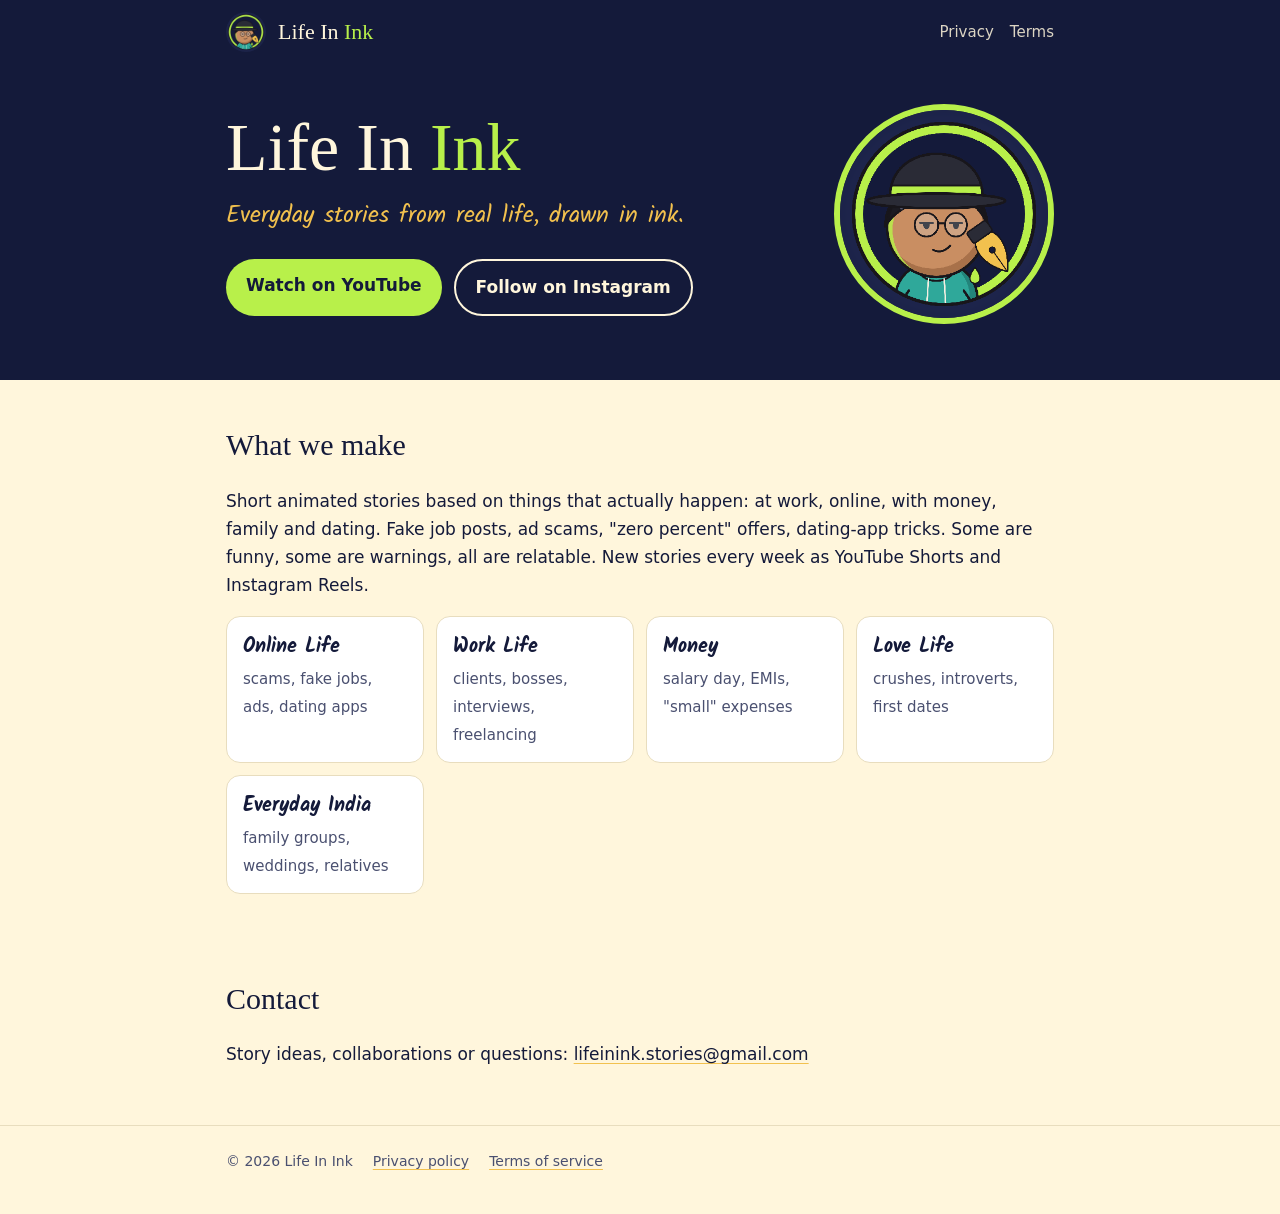
==== index.html @ 000ab6e3 "Life In Ink website: home, privacy policy, terms" ====
<!doctype html>
<html lang="en">
<head>
<meta charset="utf-8">
<meta name="viewport" content="width=device-width, initial-scale=1">
<title>Life In Ink · Animated Stories</title>
<meta name="description" content="Life In Ink: short animated stories from everyday life (work, money, online scams, dating apps, family), drawn in ink.">
<link rel="icon" href="logo.png">
<link rel="preconnect" href="https://fonts.googleapis.com">
<link rel="preconnect" href="https://fonts.gstatic.com" crossorigin>
<link href="https://fonts.googleapis.com/css2?family=Kalam:wght@700&family=Permanent+Marker&display=swap" rel="stylesheet">
<link rel="stylesheet" href="style.css">
</head>
<body>
<header class="top"><div class="wrap">
  <img src="logo.png" alt=""><a class="brand" href="./">Life In <b>Ink</b></a>
  <nav><a href="privacy.html">Privacy</a><a href="terms.html">Terms</a></nav>
</div></header>

<div class="hero"><div class="wrap">
  <div>
    <h1>Life In <b>Ink</b></h1>
    <p class="tag">Everyday stories from real life, drawn in ink.</p>
    <div class="btns">
      <a class="btn yt" href="https://www.youtube.com/@lifeinink.stories">Watch on YouTube</a>
      <a class="btn ig" href="https://www.instagram.com/lifeinink.stories">Follow on Instagram</a>
    </div>
  </div>
  <img src="inky.png" alt="Inky, the Life In Ink mascot">
</div></div>

<main class="wrap">
  <section>
    <h2>What we make</h2>
    <p>Short animated stories based on things that actually happen: at work, online, with money, family and dating.
       Fake job posts, ad scams, "zero percent" offers, dating-app tricks. Some are funny, some are warnings, all are relatable.
       New stories every week as YouTube Shorts and Instagram Reels.</p>
    <div class="pillars">
      <div class="pillar"><b>Online Life</b><span>scams, fake jobs, ads, dating apps</span></div>
      <div class="pillar"><b>Work Life</b><span>clients, bosses, interviews, freelancing</span></div>
      <div class="pillar"><b>Money</b><span>salary day, EMIs, "small" expenses</span></div>
      <div class="pillar"><b>Love Life</b><span>crushes, introverts, first dates</span></div>
      <div class="pillar"><b>Everyday India</b><span>family groups, weddings, relatives</span></div>
    </div>
  </section>
  <section>
    <h2>Contact</h2>
    <p>Story ideas, collaborations or questions: <a href="mailto:lifeinink.stories@gmail.com">lifeinink.stories@gmail.com</a></p>
  </section>
</main>

<footer><div class="wrap">
  <span>© 2026 Life In Ink</span>
  <a href="privacy.html">Privacy policy</a>
  <a href="terms.html">Terms of service</a>
</div></footer>
</body>
</html>
---- style.css ----
:root {
  --navy: #141A3A; --navy-2: #1E2652; --lime: #B8F04A; --cream: #FFF6DC; --gold: #F2C14E;
  --ink: #141A3A; --muted: #4A5070; --bg: #FFF6DC; --card: #FFFFFF; --line: #E8DDBE;
}
@media (prefers-color-scheme: dark) {
  :root { --ink: #FFF6DC; --muted: #C9C6B5; --bg: #141A3A; --card: #1E2652; --line: #2E3770; }
}
* { box-sizing: border-box; }
body { margin: 0; background: var(--bg); color: var(--ink); font: 17px/1.65 system-ui, -apple-system, "Segoe UI", Roboto, sans-serif; }
a { color: inherit; text-decoration-color: var(--gold); text-underline-offset: 3px; }
a:hover { text-decoration-thickness: 2px; }
.wrap { max-width: 860px; margin: 0 auto; padding: 0 16px; }
header.top { background: var(--navy); color: var(--cream); }
header.top .wrap { display: flex; align-items: center; gap: 12px; padding-top: 12px; padding-bottom: 12px; }
header.top img { width: 40px; height: 40px; border-radius: 50%; }
header.top .brand { font-family: "Permanent Marker", cursive; font-size: 22px; text-decoration: none; }
header.top .brand b { color: var(--lime); font-weight: normal; }
header.top nav { margin-left: auto; display: flex; gap: 16px; font-size: 15px; }
header.top nav a { text-decoration: none; opacity: .85; }
header.top nav a:hover { opacity: 1; text-decoration: underline; }
.hero { background: var(--navy); color: var(--cream); padding: 40px 0 56px; }
.hero .wrap { display: grid; grid-template-columns: 1fr 220px; gap: 32px; align-items: center; }
.hero h1 { font-family: "Permanent Marker", cursive; font-weight: normal; font-size: clamp(40px, 8vw, 68px); line-height: 1.05; margin: 0 0 12px; }
.hero h1 b { color: var(--lime); font-weight: normal; }
.hero p.tag { font-family: "Kalam", cursive; font-size: 24px; margin: 0 0 24px; color: var(--gold); }
.hero img { width: 100%; border-radius: 50%; border: 6px solid var(--lime); }
.btns { display: flex; flex-wrap: wrap; gap: 12px; }
.btn { display: inline-block; padding: 12px 20px; border-radius: 999px; font-weight: 700; text-decoration: none; }
.btn.yt { background: var(--lime); color: var(--navy); }
.btn.ig { background: transparent; color: var(--cream); border: 2px solid var(--cream); }
section { padding: 40px 0; }
h2 { font-family: "Permanent Marker", cursive; font-weight: normal; font-size: 30px; margin: 0 0 12px; }
h3 { margin: 28px 0 6px; font-size: 19px; }
.pillars { display: grid; grid-template-columns: repeat(auto-fit, minmax(180px, 1fr)); gap: 12px; margin-top: 16px; }
.pillar { background: var(--card); border: 1px solid var(--line); border-radius: 14px; padding: 14px 16px; }
.pillar b { display: block; font-family: "Kalam", cursive; font-size: 20px; }
.pillar span { color: var(--muted); font-size: 15px; }
.doc { background: var(--card); border: 1px solid var(--line); border-radius: 16px; padding: 28px clamp(16px, 4vw, 40px); margin: 32px 0; }
.doc h1 { font-family: "Permanent Marker", cursive; font-weight: normal; font-size: clamp(30px, 6vw, 42px); margin: 0 0 4px; }
.doc .meta { color: var(--muted); margin: 0 0 20px; }
.doc ul { padding-left: 22px; }
.note { border-left: 4px solid var(--gold); padding: 8px 14px; background: color-mix(in srgb, var(--gold) 12%, transparent); border-radius: 0 10px 10px 0; }
footer { color: var(--muted); font-size: 14px; padding: 24px 0 40px; border-top: 1px solid var(--line); }
footer .wrap { display: flex; flex-wrap: wrap; gap: 8px 20px; }
@media (max-width: 640px) {
  .hero .wrap { grid-template-columns: 1fr; }
  .hero img { width: 140px; order: -1; }
  header.top nav { gap: 12px; font-size: 14px; }
}
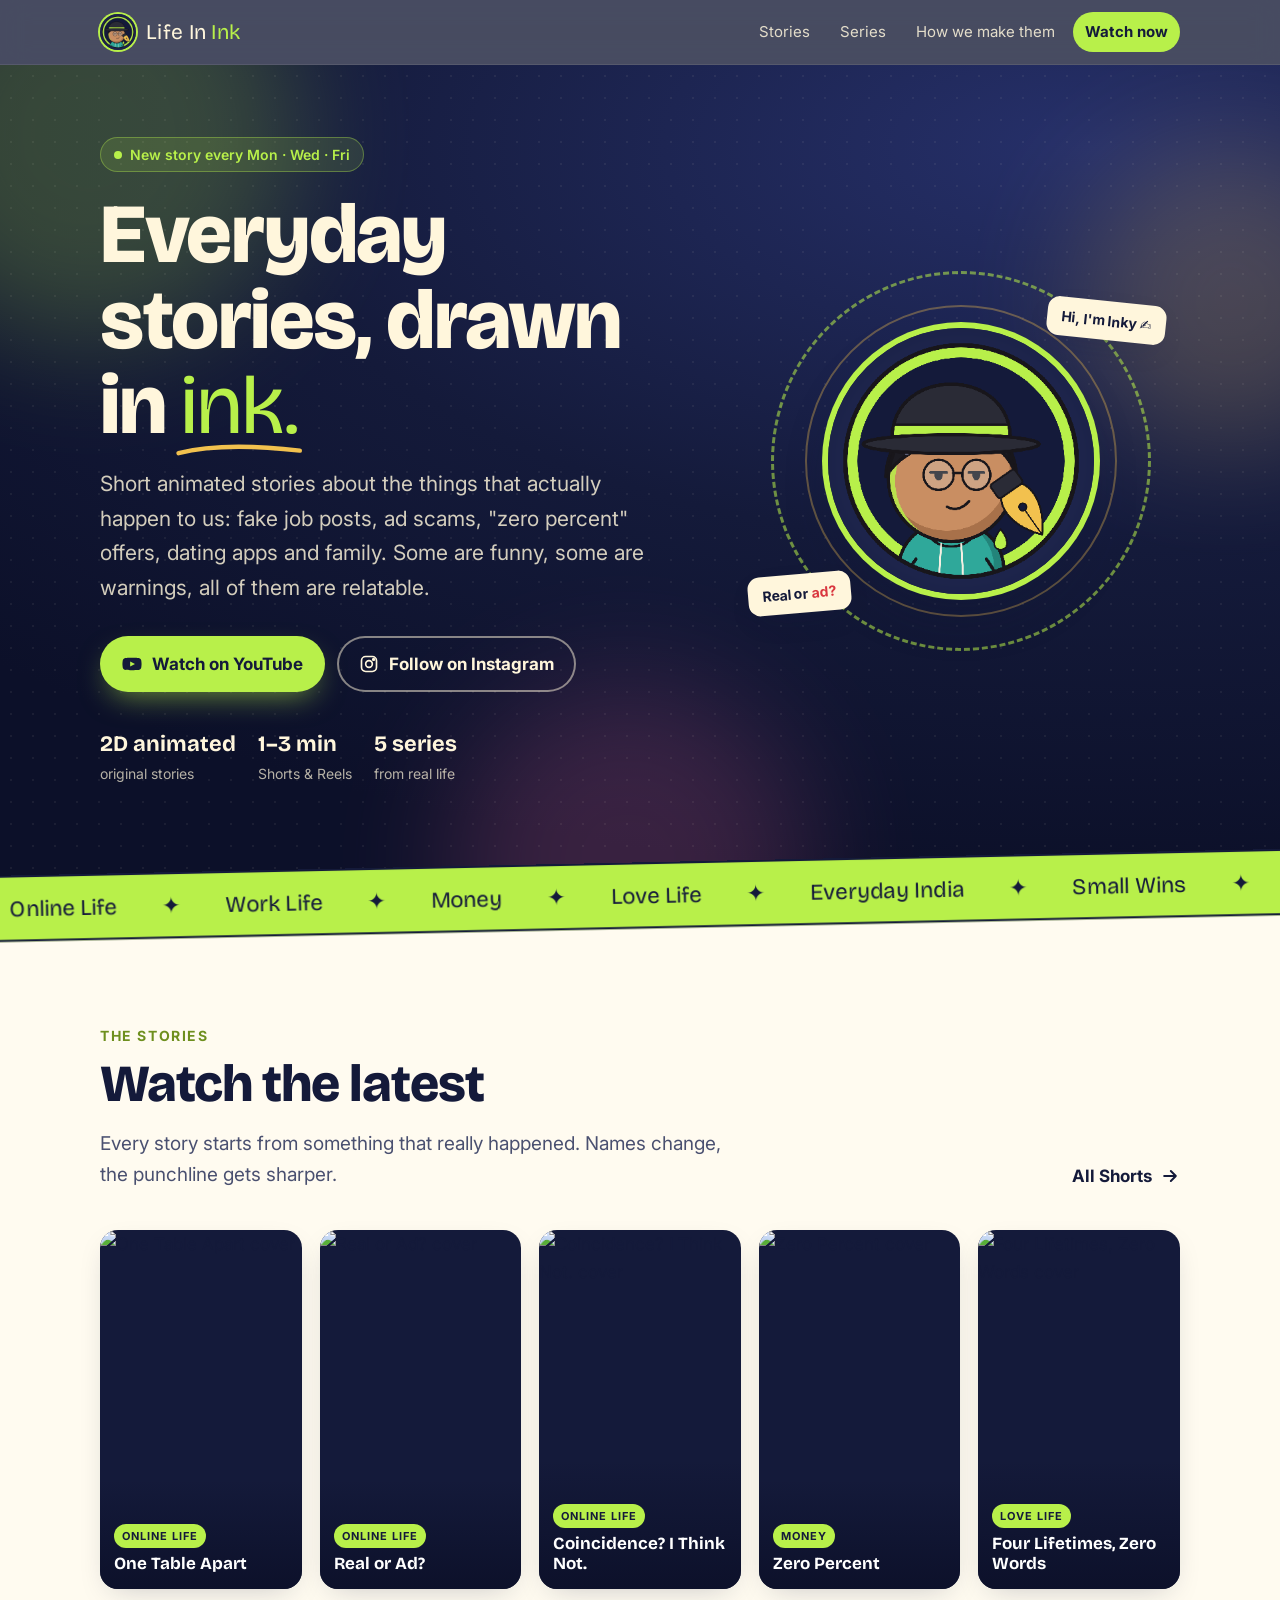
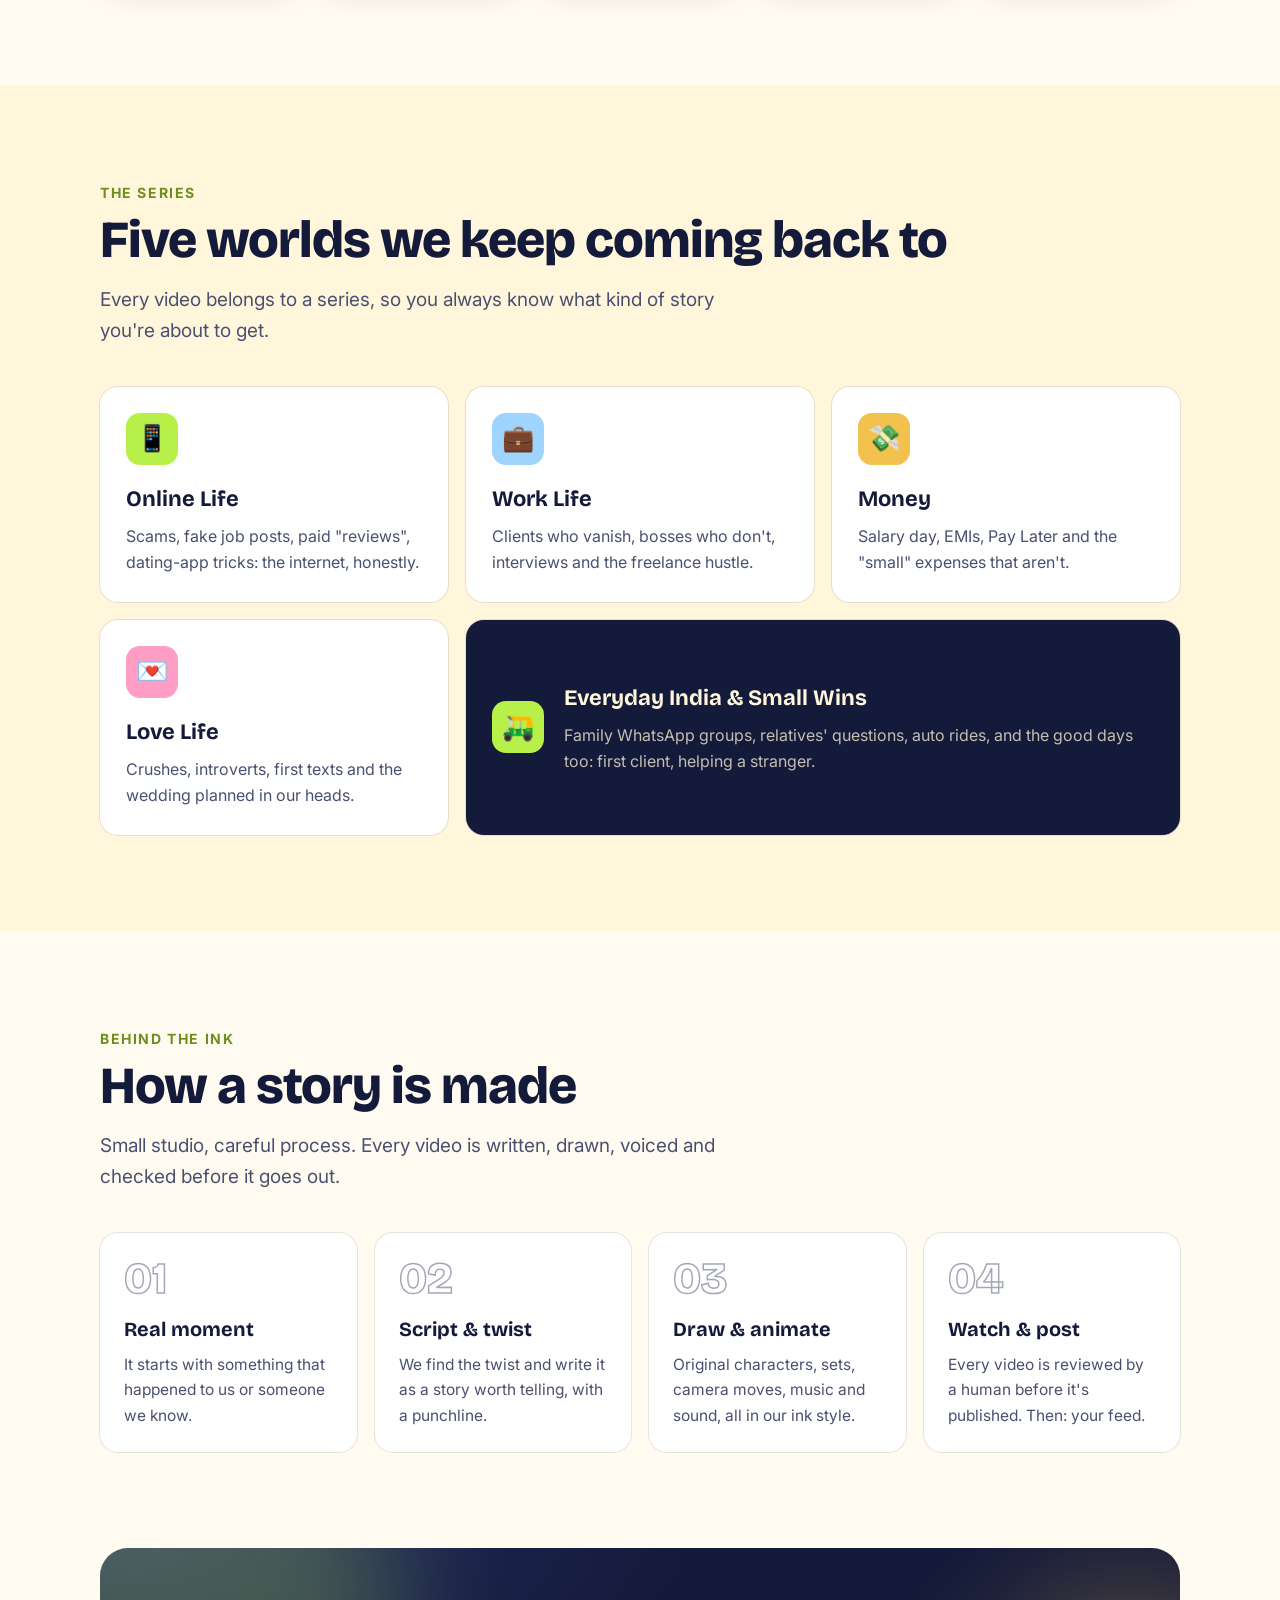
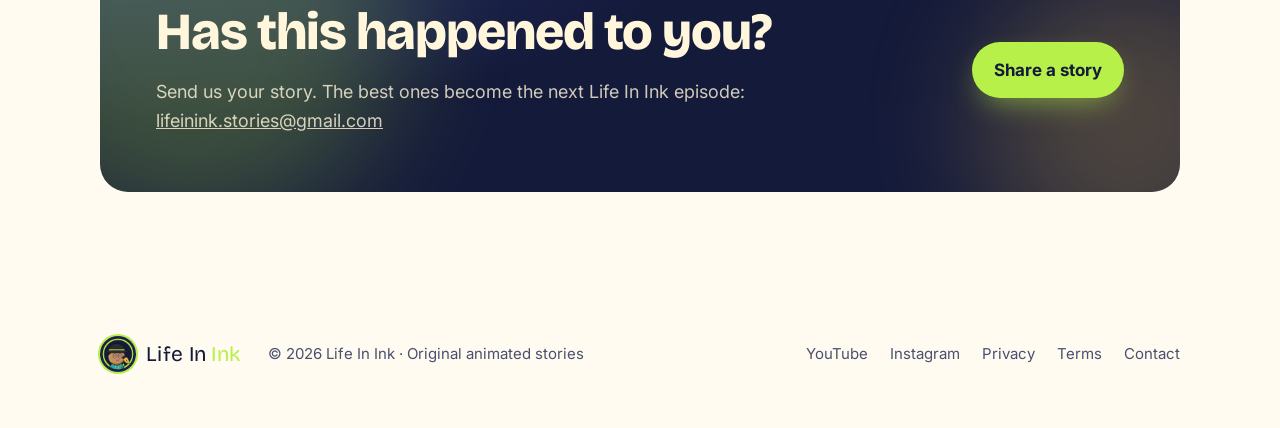
==== commit 58a8e125: "Redesign with animations; fix YouTube links" ====
--- a/index.html
+++ b/index.html
@@ -1,58 +1,134 @@
 <!doctype html>
-<html lang="en">
+<html lang="en" class="no-js">
 <head>
 <meta charset="utf-8">
 <meta name="viewport" content="width=device-width, initial-scale=1">
-<title>Life In Ink · Animated Stories</title>
-<meta name="description" content="Life In Ink: short animated stories from everyday life (work, money, online scams, dating apps, family), drawn in ink.">
+<title>Life In Ink · Animated Stories from Everyday Life</title>
+<meta name="description" content="Life In Ink makes short animated stories from everyday life: online scams, fake jobs, money traps, dating apps and family. New Shorts and Reels every week.">
+<meta property="og:title" content="Life In Ink · Animated Stories">
+<meta property="og:description" content="Everyday stories from real life, drawn in ink. New animated Shorts and Reels every week.">
+<meta property="og:image" content="https://lifeinink-stories.github.io/img/one_table_apart.jpg">
+<meta name="theme-color" content="#141A3A">
 <link rel="icon" href="logo.png">
 <link rel="preconnect" href="https://fonts.googleapis.com">
 <link rel="preconnect" href="https://fonts.gstatic.com" crossorigin>
-<link href="https://fonts.googleapis.com/css2?family=Kalam:wght@700&family=Permanent+Marker&display=swap" rel="stylesheet">
+<link href="https://fonts.googleapis.com/css2?family=Bricolage+Grotesque:opsz,wght@12..96,600;12..96,800&family=Inter:wght@400;600;700&family=Permanent+Marker&display=swap" rel="stylesheet">
 <link rel="stylesheet" href="style.css">
+<script>document.documentElement.classList.remove("no-js")</script>
 </head>
 <body>
-<header class="top"><div class="wrap">
-  <img src="logo.png" alt=""><a class="brand" href="./">Life In <b>Ink</b></a>
-  <nav><a href="privacy.html">Privacy</a><a href="terms.html">Terms</a></nav>
+
+<header class="nav"><div class="wrap">
+  <a class="logo" href="./"><img src="logo.png" alt=""><span>Life In <b>Ink</b></span></a>
+  <nav aria-label="Main">
+    <a href="#stories">Stories</a><a href="#series">Series</a><a href="#how">How we make them</a>
+    <a class="cta" href="https://www.youtube.com/channel/UCiRv8YfGqeu7sdp62lpxlKg">Watch now</a>
+  </nav>
 </div></header>
 
-<div class="hero"><div class="wrap">
-  <div>
-    <h1>Life In <b>Ink</b></h1>
-    <p class="tag">Everyday stories from real life, drawn in ink.</p>
-    <div class="btns">
-      <a class="btn yt" href="https://www.youtube.com/@lifeinink.stories">Watch on YouTube</a>
-      <a class="btn ig" href="https://www.instagram.com/lifeinink.stories">Follow on Instagram</a>
+<main>
+<section class="hero">
+  <div class="blob b1"></div><div class="blob b2"></div><div class="blob b3"></div><div class="grain"></div>
+  <div class="wrap">
+    <div>
+      <span class="eyebrow"><i></i> New story every Mon · Wed · Fri</span>
+      <h1><span class="w">Everyday</span> <span class="w">stories,</span> <span class="w">drawn</span> <span class="w">in</span>
+        <span class="w inkword">ink.<svg viewBox="0 0 200 26" aria-hidden="true"><path d="M4 18 C 50 6, 110 4, 196 14"/></svg></span></h1>
+      <p class="lead">Short animated stories about the things that actually happen to us: fake job posts, ad scams, "zero percent" offers,
+        dating apps and family. Some are funny, some are warnings, all of them are relatable.</p>
+      <div class="btns">
+        <a class="btn primary" href="https://www.youtube.com/channel/UCiRv8YfGqeu7sdp62lpxlKg">
+          <svg viewBox="0 0 24 24" fill="currentColor" aria-hidden="true"><path d="M23 7.2a3 3 0 0 0-2.1-2.1C19 4.6 12 4.6 12 4.6s-7 0-8.9.5A3 3 0 0 0 1 7.2 31 31 0 0 0 .5 12 31 31 0 0 0 1 16.8a3 3 0 0 0 2.1 2.1c1.9.5 8.9.5 8.9.5s7 0 8.9-.5a3 3 0 0 0 2.1-2.1 31 31 0 0 0 .5-4.8 31 31 0 0 0-.5-4.8ZM9.8 15.1V8.9L15.6 12Z"/></svg>
+          Watch on YouTube</a>
+        <a class="btn ghost" href="https://www.instagram.com/lifeinink.stories">
+          <svg viewBox="0 0 24 24" fill="none" stroke="currentColor" stroke-width="2" aria-hidden="true"><rect x="3" y="3" width="18" height="18" rx="5"/><circle cx="12" cy="12" r="4"/><circle cx="17.5" cy="6.5" r="1" fill="currentColor"/></svg>
+          Follow on Instagram</a>
+      </div>
+      <div class="facts"><div><b>2D animated</b>original stories</div><div><b>1–3 min</b>Shorts &amp; Reels</div><div><b>5 series</b>from real life</div></div>
+    </div>
+    <div class="mascot" aria-hidden="true">
+      <div class="ring"></div><div class="ring r2"></div>
+      <img src="inky.png" alt="">
+      <div class="tag t1">Hi, I'm Inky ✍️</div>
+      <div class="tag t2">Real or <em>ad?</em></div>
     </div>
   </div>
-  <img src="inky.png" alt="Inky, the Life In Ink mascot">
+</section>
+
+<div class="marquee" aria-hidden="true"><div class="track">
+  <span>Online Life</span><span>Work Life</span><span>Money</span><span>Love Life</span><span>Everyday India</span><span>Small Wins</span>
+  <span>Online Life</span><span>Work Life</span><span>Money</span><span>Love Life</span><span>Everyday India</span><span>Small Wins</span>
 </div></div>
 
-<main class="wrap">
-  <section>
-    <h2>What we make</h2>
-    <p>Short animated stories based on things that actually happen: at work, online, with money, family and dating.
-       Fake job posts, ad scams, "zero percent" offers, dating-app tricks. Some are funny, some are warnings, all are relatable.
-       New stories every week as YouTube Shorts and Instagram Reels.</p>
-    <div class="pillars">
-      <div class="pillar"><b>Online Life</b><span>scams, fake jobs, ads, dating apps</span></div>
-      <div class="pillar"><b>Work Life</b><span>clients, bosses, interviews, freelancing</span></div>
-      <div class="pillar"><b>Money</b><span>salary day, EMIs, "small" expenses</span></div>
-      <div class="pillar"><b>Love Life</b><span>crushes, introverts, first dates</span></div>
-      <div class="pillar"><b>Everyday India</b><span>family groups, weddings, relatives</span></div>
+<section id="stories">
+  <div class="wrap">
+    <div class="head reveal">
+      <div><div class="kicker">The stories</div><h2>Watch the latest</h2>
+        <p class="sub">Every story starts from something that really happened. Names change, the punchline gets sharper.</p></div>
+      <a class="link-arrow" href="https://www.youtube.com/channel/UCiRv8YfGqeu7sdp62lpxlKg/shorts">All Shorts <span><svg viewBox="0 0 24 24" width="20" height="20" fill="none" stroke="currentColor" stroke-width="2.4" stroke-linecap="round" stroke-linejoin="round" aria-hidden="true"><path d="M5 12h14M13 6l6 6-6 6"/></svg></span></a>
     </div>
-  </section>
-  <section>
-    <h2>Contact</h2>
-    <p>Story ideas, collaborations or questions: <a href="mailto:lifeinink.stories@gmail.com">lifeinink.stories@gmail.com</a></p>
-  </section>
+    <div class="stories">
+      <a class="story reveal" style="--d:.0s" href="https://youtube.com/shorts/lx8xMQP80gk"><img src="img/one_table_apart.jpg" alt="One Table Apart cover" loading="lazy">
+        <span class="play"><svg viewBox="0 0 24 24" width="16" height="16" fill="currentColor" aria-hidden="true"><path d="M8 5.5v13a1 1 0 0 0 1.5.86l10.4-6.5a1 1 0 0 0 0-1.72L9.5 4.64A1 1 0 0 0 8 5.5Z"/></svg></span><span class="cap"><small>ONLINE LIFE</small><b>One Table Apart</b></span></a>
+      <a class="story reveal" style="--d:.08s" href="https://www.youtube.com/channel/UCiRv8YfGqeu7sdp62lpxlKg/shorts"><img src="img/real_or_ad.jpg" alt="Real or Ad? cover" loading="lazy">
+        <span class="play"><svg viewBox="0 0 24 24" width="16" height="16" fill="currentColor" aria-hidden="true"><path d="M8 5.5v13a1 1 0 0 0 1.5.86l10.4-6.5a1 1 0 0 0 0-1.72L9.5 4.64A1 1 0 0 0 8 5.5Z"/></svg></span><span class="cap"><small>ONLINE LIFE</small><b>Real or Ad?</b></span></a>
+      <a class="story reveal" style="--d:.16s" href="https://www.youtube.com/channel/UCiRv8YfGqeu7sdp62lpxlKg/shorts"><img src="img/coincidence_i_think_not.jpg" alt="Coincidence? I Think Not. cover" loading="lazy">
+        <span class="play"><svg viewBox="0 0 24 24" width="16" height="16" fill="currentColor" aria-hidden="true"><path d="M8 5.5v13a1 1 0 0 0 1.5.86l10.4-6.5a1 1 0 0 0 0-1.72L9.5 4.64A1 1 0 0 0 8 5.5Z"/></svg></span><span class="cap"><small>ONLINE LIFE</small><b>Coincidence? I Think Not.</b></span></a>
+      <a class="story reveal" style="--d:.24s" href="https://www.youtube.com/channel/UCiRv8YfGqeu7sdp62lpxlKg/shorts"><img src="img/zero_percent.jpg" alt="Zero Percent cover" loading="lazy">
+        <span class="play"><svg viewBox="0 0 24 24" width="16" height="16" fill="currentColor" aria-hidden="true"><path d="M8 5.5v13a1 1 0 0 0 1.5.86l10.4-6.5a1 1 0 0 0 0-1.72L9.5 4.64A1 1 0 0 0 8 5.5Z"/></svg></span><span class="cap"><small>MONEY</small><b>Zero Percent</b></span></a>
+      <a class="story reveal" style="--d:.32s" href="https://www.youtube.com/channel/UCiRv8YfGqeu7sdp62lpxlKg/shorts"><img src="img/four_lifetimes_zero_words.jpg" alt="Four Lifetimes, Zero Words cover" loading="lazy">
+        <span class="play"><svg viewBox="0 0 24 24" width="16" height="16" fill="currentColor" aria-hidden="true"><path d="M8 5.5v13a1 1 0 0 0 1.5.86l10.4-6.5a1 1 0 0 0 0-1.72L9.5 4.64A1 1 0 0 0 8 5.5Z"/></svg></span><span class="cap"><small>LOVE LIFE</small><b>Four Lifetimes, Zero Words</b></span></a>
+    </div>
+  </div>
+</section>
+
+<section id="series" class="alt">
+  <div class="wrap">
+    <div class="head reveal"><div><div class="kicker">The series</div><h2>Five worlds we keep coming back to</h2>
+      <p class="sub">Every video belongs to a series, so you always know what kind of story you're about to get.</p></div></div>
+    <div class="series">
+      <div class="serie reveal" style="--c:#B8F04A"><div class="ic">📱</div><h3>Online Life</h3><p>Scams, fake job posts, paid "reviews", dating-app tricks: the internet, honestly.</p></div>
+      <div class="serie reveal" style="--d:.08s;--c:#9FD4FF"><div class="ic">💼</div><h3>Work Life</h3><p>Clients who vanish, bosses who don't, interviews and the freelance hustle.</p></div>
+      <div class="serie reveal" style="--d:.16s;--c:#F2C14E"><div class="ic">💸</div><h3>Money</h3><p>Salary day, EMIs, Pay Later and the "small" expenses that aren't.</p></div>
+      <div class="serie reveal" style="--c:#FF9EC4"><div class="ic">💌</div><h3>Love Life</h3><p>Crushes, introverts, first texts and the wedding planned in our heads.</p></div>
+      <div class="serie wide reveal" style="--d:.08s;--c:#B8F04A"><div class="ic">🛺</div><div><h3>Everyday India &amp; Small Wins</h3>
+        <p>Family WhatsApp groups, relatives' questions, auto rides, and the good days too: first client, helping a stranger.</p></div></div>
+    </div>
+  </div>
+</section>
+
+<section id="how">
+  <div class="wrap">
+    <div class="head reveal"><div><div class="kicker">Behind the ink</div><h2>How a story is made</h2>
+      <p class="sub">Small studio, careful process. Every video is written, drawn, voiced and checked before it goes out.</p></div></div>
+    <div class="steps">
+      <div class="step reveal"><h3>Real moment</h3><p>It starts with something that happened to us or someone we know.</p></div>
+      <div class="step reveal" style="--d:.08s"><h3>Script &amp; twist</h3><p>We find the twist and write it as a story worth telling, with a punchline.</p></div>
+      <div class="step reveal" style="--d:.16s"><h3>Draw &amp; animate</h3><p>Original characters, sets, camera moves, music and sound, all in our ink style.</p></div>
+      <div class="step reveal" style="--d:.24s"><h3>Watch &amp; post</h3><p>Every video is reviewed by a human before it's published. Then: your feed.</p></div>
+    </div>
+  </div>
+</section>
+
+<section style="padding-top:0">
+  <div class="wrap">
+    <div class="cta-band reveal">
+      <div class="blob b1"></div><div class="blob b3"></div>
+      <div><h2>Has this happened to you?</h2>
+        <p>Send us your story. The best ones become the next Life In Ink episode: <a href="mailto:lifeinink.stories@gmail.com">lifeinink.stories@gmail.com</a></p></div>
+      <a class="btn primary" href="mailto:lifeinink.stories@gmail.com?subject=Story%20idea">Share a story</a>
+    </div>
+  </div>
+</section>
 </main>
 
 <footer><div class="wrap">
-  <span>© 2026 Life In Ink</span>
-  <a href="privacy.html">Privacy policy</a>
-  <a href="terms.html">Terms of service</a>
+  <a class="logo" href="./"><img src="logo.png" alt=""><span>Life In <b>Ink</b></span></a>
+  <span>© 2026 Life In Ink · Original animated stories</span>
+  <nav aria-label="Footer"><a href="https://www.youtube.com/channel/UCiRv8YfGqeu7sdp62lpxlKg">YouTube</a><a href="https://www.instagram.com/lifeinink.stories">Instagram</a>
+    <a href="privacy.html">Privacy</a><a href="terms.html">Terms</a><a href="mailto:lifeinink.stories@gmail.com">Contact</a></nav>
 </div></footer>
+
+<script src="site.js" defer></script>
 </body>
 </html>
--- a/style.css
+++ b/style.css
@@ -1,49 +1,209 @@
+/* Life In Ink: site styles. Brand: navy #141A3A, lime #B8F04A, cream #FFF6DC, gold #F2C14E */
 :root {
-  --navy: #141A3A; --navy-2: #1E2652; --lime: #B8F04A; --cream: #FFF6DC; --gold: #F2C14E;
-  --ink: #141A3A; --muted: #4A5070; --bg: #FFF6DC; --card: #FFFFFF; --line: #E8DDBE;
+  --navy: #141A3A; --navy-2: #1C2450; --navy-3: #26306A;
+  --lime: #B8F04A; --lime-2: #9FD82F; --cream: #FFF6DC; --gold: #F2C14E; --pink: #FF6FA8;
+  --ink: #141A3A; --ink-2: #4A5070; --bg: #FFFBF0; --bg-2: #FFF6DC; --card: #FFFFFF; --line: rgba(20, 26, 58, .10);
+  --radius: 18px; --shadow: 0 10px 30px -12px rgba(20, 26, 58, .25); --shadow-lg: 0 24px 60px -20px rgba(20, 26, 58, .45);
+  --ease: cubic-bezier(.2, .8, .2, 1);
+  --display: "Bricolage Grotesque", "Inter", system-ui, sans-serif;
+  --body: "Inter", system-ui, -apple-system, "Segoe UI", Roboto, sans-serif;
+  --marker: "Permanent Marker", "Bricolage Grotesque", cursive;
 }
 @media (prefers-color-scheme: dark) {
-  :root { --ink: #FFF6DC; --muted: #C9C6B5; --bg: #141A3A; --card: #1E2652; --line: #2E3770; }
+  :root:not([data-theme="light"]) { --ink: #F4EFDF; --ink-2: #B9B7A8; --bg: #0F1430; --bg-2: #141A3A; --card: #1C2450; --line: rgba(255, 246, 220, .10);
+    --shadow: 0 10px 30px -12px rgba(0, 0, 0, .6); --shadow-lg: 0 24px 60px -20px rgba(0, 0, 0, .7); }
 }
 * { box-sizing: border-box; }
-body { margin: 0; background: var(--bg); color: var(--ink); font: 17px/1.65 system-ui, -apple-system, "Segoe UI", Roboto, sans-serif; }
-a { color: inherit; text-decoration-color: var(--gold); text-underline-offset: 3px; }
-a:hover { text-decoration-thickness: 2px; }
-.wrap { max-width: 860px; margin: 0 auto; padding: 0 16px; }
-header.top { background: var(--navy); color: var(--cream); }
-header.top .wrap { display: flex; align-items: center; gap: 12px; padding-top: 12px; padding-bottom: 12px; }
-header.top img { width: 40px; height: 40px; border-radius: 50%; }
-header.top .brand { font-family: "Permanent Marker", cursive; font-size: 22px; text-decoration: none; }
-header.top .brand b { color: var(--lime); font-weight: normal; }
-header.top nav { margin-left: auto; display: flex; gap: 16px; font-size: 15px; }
-header.top nav a { text-decoration: none; opacity: .85; }
-header.top nav a:hover { opacity: 1; text-decoration: underline; }
-.hero { background: var(--navy); color: var(--cream); padding: 40px 0 56px; }
-.hero .wrap { display: grid; grid-template-columns: 1fr 220px; gap: 32px; align-items: center; }
-.hero h1 { font-family: "Permanent Marker", cursive; font-weight: normal; font-size: clamp(40px, 8vw, 68px); line-height: 1.05; margin: 0 0 12px; }
-.hero h1 b { color: var(--lime); font-weight: normal; }
-.hero p.tag { font-family: "Kalam", cursive; font-size: 24px; margin: 0 0 24px; color: var(--gold); }
-.hero img { width: 100%; border-radius: 50%; border: 6px solid var(--lime); }
-.btns { display: flex; flex-wrap: wrap; gap: 12px; }
-.btn { display: inline-block; padding: 12px 20px; border-radius: 999px; font-weight: 700; text-decoration: none; }
-.btn.yt { background: var(--lime); color: var(--navy); }
-.btn.ig { background: transparent; color: var(--cream); border: 2px solid var(--cream); }
-section { padding: 40px 0; }
-h2 { font-family: "Permanent Marker", cursive; font-weight: normal; font-size: 30px; margin: 0 0 12px; }
-h3 { margin: 28px 0 6px; font-size: 19px; }
-.pillars { display: grid; grid-template-columns: repeat(auto-fit, minmax(180px, 1fr)); gap: 12px; margin-top: 16px; }
-.pillar { background: var(--card); border: 1px solid var(--line); border-radius: 14px; padding: 14px 16px; }
-.pillar b { display: block; font-family: "Kalam", cursive; font-size: 20px; }
-.pillar span { color: var(--muted); font-size: 15px; }
-.doc { background: var(--card); border: 1px solid var(--line); border-radius: 16px; padding: 28px clamp(16px, 4vw, 40px); margin: 32px 0; }
-.doc h1 { font-family: "Permanent Marker", cursive; font-weight: normal; font-size: clamp(30px, 6vw, 42px); margin: 0 0 4px; }
-.doc .meta { color: var(--muted); margin: 0 0 20px; }
-.doc ul { padding-left: 22px; }
-.note { border-left: 4px solid var(--gold); padding: 8px 14px; background: color-mix(in srgb, var(--gold) 12%, transparent); border-radius: 0 10px 10px 0; }
-footer { color: var(--muted); font-size: 14px; padding: 24px 0 40px; border-top: 1px solid var(--line); }
-footer .wrap { display: flex; flex-wrap: wrap; gap: 8px 20px; }
-@media (max-width: 640px) {
-  .hero .wrap { grid-template-columns: 1fr; }
-  .hero img { width: 140px; order: -1; }
-  header.top nav { gap: 12px; font-size: 14px; }
-}
+html { scroll-behavior: smooth; }
+body { margin: 0; background: var(--bg); color: var(--ink); font: 17px/1.65 var(--body); -webkit-font-smoothing: antialiased; overflow-x: hidden; }
+img { max-width: 100%; display: block; }
+a { color: inherit; }
+.wrap { width: min(1120px, 100%); margin: 0 auto; padding: 0 20px; }
+.sr { position: absolute; width: 1px; height: 1px; overflow: hidden; clip: rect(0 0 0 0); }
+
+/* ---------- nav ---------- */
+.nav { position: sticky; top: 0; z-index: 50; background: rgba(20, 26, 58, .78); backdrop-filter: saturate(160%) blur(14px);
+  -webkit-backdrop-filter: saturate(160%) blur(14px); border-bottom: 1px solid rgba(255, 246, 220, .08); color: var(--cream); }
+.nav .wrap { display: flex; align-items: center; gap: 12px; height: 64px; }
+.logo { display: flex; align-items: center; gap: 10px; text-decoration: none; }
+.logo img { width: 36px; height: 36px; border-radius: 50%; box-shadow: 0 0 0 2px var(--lime); }
+.logo span { font-family: var(--marker); font-size: 21px; letter-spacing: .3px; }
+.logo b { color: var(--lime); font-weight: normal; }
+.nav nav { margin-left: auto; display: flex; align-items: center; gap: 6px; }
+.nav nav a { text-decoration: none; font-size: 15px; padding: 8px 12px; border-radius: 999px; opacity: .85; transition: background .25s, opacity .25s; }
+.nav nav a:hover { opacity: 1; background: rgba(255, 246, 220, .08); }
+.nav nav a.cta { background: var(--lime); color: var(--navy); font-weight: 700; opacity: 1; }
+.nav nav a.cta:hover { background: #CBFA6A; }
+
+/* ---------- buttons ---------- */
+.btn { position: relative; display: inline-flex; align-items: center; gap: 10px; padding: 14px 22px; border-radius: 999px; font-weight: 700;
+  text-decoration: none; overflow: hidden; transition: transform .35s var(--ease), box-shadow .35s var(--ease), background .25s; }
+.btn svg { width: 20px; height: 20px; flex: none; }
+.btn:hover { transform: translateY(-3px); }
+.btn.primary { background: var(--lime); color: var(--navy); box-shadow: 0 12px 30px -10px rgba(184, 240, 74, .6); }
+.btn.primary::after { content: ""; position: absolute; inset: 0; background: linear-gradient(120deg, transparent 30%, rgba(255, 255, 255, .55), transparent 70%);
+  transform: translateX(-120%); transition: transform .8s var(--ease); }
+.btn.primary:hover::after { transform: translateX(120%); }
+.btn.ghost { color: var(--cream); box-shadow: inset 0 0 0 2px rgba(255, 246, 220, .5); }
+.btn.ghost:hover { box-shadow: inset 0 0 0 2px var(--cream); background: rgba(255, 246, 220, .06); }
+
+/* ---------- hero ---------- */
+.hero { position: relative; isolation: isolate; overflow: hidden; background: radial-gradient(120% 90% at 85% 10%, var(--navy-3) 0%, var(--navy) 55%, #0C1029 100%);
+  color: var(--cream); padding: 72px 0 96px; }
+.blob { position: absolute; z-index: -1; border-radius: 50%; filter: blur(60px); opacity: .45; animation: drift 18s ease-in-out infinite alternate; }
+.blob.b1 { width: 420px; height: 420px; background: var(--lime); top: -140px; left: -120px; opacity: .22; }
+.blob.b2 { width: 360px; height: 360px; background: var(--pink); bottom: -160px; left: 35%; opacity: .18; animation-duration: 22s; }
+.blob.b3 { width: 300px; height: 300px; background: var(--gold); top: 10%; right: -100px; opacity: .2; animation-duration: 26s; }
+@keyframes drift { from { transform: translate(0, 0) scale(1); } to { transform: translate(60px, 40px) scale(1.15); } }
+.grain { position: absolute; inset: 0; z-index: -1; opacity: .06; background-image: radial-gradient(var(--cream) 1px, transparent 1px); background-size: 22px 22px; }
+.hero .wrap { display: grid; grid-template-columns: 1.15fr .85fr; gap: 48px; align-items: center; }
+.eyebrow { display: inline-flex; align-items: center; gap: 8px; padding: 6px 14px; border-radius: 999px; font-size: 14px; font-weight: 600;
+  background: rgba(184, 240, 74, .12); color: var(--lime); box-shadow: inset 0 0 0 1px rgba(184, 240, 74, .35); }
+.eyebrow i { width: 8px; height: 8px; border-radius: 50%; background: var(--lime); box-shadow: 0 0 0 0 rgba(184, 240, 74, .7); animation: ping 2s infinite; }
+@keyframes ping { 70% { box-shadow: 0 0 0 10px rgba(184, 240, 74, 0); } 100% { box-shadow: 0 0 0 0 rgba(184, 240, 74, 0); } }
+.hero h1 { font-family: var(--display); font-weight: 800; font-size: clamp(44px, 7.2vw, 84px); line-height: 1.02; letter-spacing: -1.5px; margin: 20px 0 18px; }
+.hero h1 .w { display: inline-block; opacity: 0; transform: translateY(40px) rotate(2deg); animation: rise .9s var(--ease) forwards; }
+.hero h1 .w:nth-child(2) { animation-delay: .08s; } .hero h1 .w:nth-child(3) { animation-delay: .16s; } .hero h1 .w:nth-child(4) { animation-delay: .24s; }
+.hero h1 .w:nth-child(5) { animation-delay: .32s; } .hero h1 .w:nth-child(6) { animation-delay: .40s; }
+@keyframes rise { to { opacity: 1; transform: none; } }
+.inkword { position: relative; color: var(--lime); font-family: var(--marker); font-weight: normal; letter-spacing: 0; }
+.inkword svg { position: absolute; left: -4%; bottom: -14px; width: 108%; height: 26px; overflow: visible; }
+.inkword path { fill: none; stroke: var(--gold); stroke-width: 7; stroke-linecap: round; stroke-dasharray: 420; stroke-dashoffset: 420; animation: draw 1.2s .9s var(--ease) forwards; }
+@keyframes draw { to { stroke-dashoffset: 0; } }
+.lead { font-size: clamp(18px, 2.1vw, 21px); color: rgba(255, 246, 220, .82); max-width: 560px; margin: 0 0 30px; opacity: 0; animation: rise .9s .5s var(--ease) forwards; transform: translateY(20px); }
+.hero .btns { display: flex; flex-wrap: wrap; gap: 12px; opacity: 0; animation: rise .9s .65s var(--ease) forwards; transform: translateY(20px); }
+.facts { display: flex; flex-wrap: wrap; gap: 22px; margin-top: 34px; font-size: 14px; color: rgba(255, 246, 220, .7); opacity: 0; animation: rise .9s .8s var(--ease) forwards; transform: translateY(20px); }
+.facts b { display: block; font-family: var(--display); font-size: 22px; color: var(--cream); }
+.mascot { position: relative; justify-self: center; width: min(380px, 80vw); aspect-ratio: 1; opacity: 0; animation: pop 1s .3s var(--ease) forwards; }
+@keyframes pop { from { opacity: 0; transform: scale(.85) rotate(-6deg); } to { opacity: 1; transform: none; } }
+.mascot .ring { position: absolute; inset: 0; border-radius: 50%; border: 3px dashed rgba(184, 240, 74, .55); animation: spin 40s linear infinite; }
+.mascot .ring.r2 { inset: 9%; border: 2px solid rgba(242, 193, 78, .35); animation-duration: 60s; animation-direction: reverse; }
+@keyframes spin { to { transform: rotate(360deg); } }
+.mascot img { position: absolute; inset: 15%; width: 70%; border-radius: 50%; box-shadow: 0 0 0 6px var(--lime), var(--shadow-lg); animation: float 5s ease-in-out infinite; }
+@keyframes float { 50% { transform: translateY(-14px) rotate(-2deg); } }
+.mascot .tag { position: absolute; padding: 8px 14px; border-radius: 12px; background: var(--cream); color: var(--navy); font-weight: 700; font-size: 14px;
+  box-shadow: var(--shadow); animation: float 6s ease-in-out infinite; }
+.mascot .t1 { top: 8%; right: -4%; transform: rotate(6deg); animation-delay: -2s; }
+.mascot .t2 { bottom: 10%; left: -6%; transform: rotate(-5deg); animation-delay: -4s; }
+.mascot .t2 em { font-style: normal; color: #D9363E; }
+
+/* ---------- marquee ---------- */
+.marquee { background: var(--lime); color: var(--navy); overflow: hidden; border-block: 2px solid var(--navy); transform: rotate(-1.2deg) scale(1.02); margin-top: -18px; position: relative; z-index: 2; }
+.marquee .track { display: flex; width: max-content; animation: scroll 36s linear infinite; }
+.marquee span { font-family: var(--marker); font-size: 22px; padding: 12px 22px; white-space: nowrap; }
+.marquee span::after { content: "✦"; margin-left: 44px; font-family: var(--body); }
+@keyframes scroll { to { transform: translateX(-50%); } }
+
+/* ---------- sections ---------- */
+section { padding: 96px 0; }
+.kicker { font-weight: 700; font-size: 14px; letter-spacing: 1.6px; text-transform: uppercase; color: #6E8F1E; }
+@media (prefers-color-scheme: dark) { :root:not([data-theme="light"]) .kicker { color: var(--lime); } }
+h2 { font-family: var(--display); font-weight: 800; font-size: clamp(32px, 4.6vw, 52px); line-height: 1.08; letter-spacing: -1px; margin: 8px 0 16px; }
+.sub { color: var(--ink-2); font-size: 19px; max-width: 640px; margin: 0; }
+.head { display: flex; align-items: end; justify-content: space-between; gap: 24px; flex-wrap: wrap; margin-bottom: 40px; }
+.link-arrow { font-weight: 700; text-decoration: none; display: inline-flex; gap: 8px; align-items: center; }
+.link-arrow span { transition: transform .3s var(--ease); }
+.link-arrow:hover span { transform: translateX(5px); }
+
+/* stories */
+.stories { display: grid; grid-template-columns: repeat(5, 1fr); gap: 18px; }
+.story { position: relative; display: block; border-radius: var(--radius); overflow: hidden; background: var(--navy); aspect-ratio: 9 / 16; text-decoration: none;
+  box-shadow: var(--shadow); transition: transform .5s var(--ease), box-shadow .5s var(--ease); }
+.story img { width: 100%; height: 100%; object-fit: cover; transition: transform .8s var(--ease); }
+.story:hover { transform: translateY(-8px) rotate(-1deg); box-shadow: var(--shadow-lg); }
+.story:hover img { transform: scale(1.06); }
+.story .cap { position: absolute; inset: auto 0 0 0; padding: 40px 14px 14px; color: #fff; background: linear-gradient(transparent, rgba(12, 16, 41, .92)); }
+.story .cap small { display: inline-block; font-size: 11px; font-weight: 700; letter-spacing: 1px; padding: 3px 8px; border-radius: 999px; background: var(--lime); color: var(--navy); }
+.story .cap b { display: block; font-family: var(--display); font-size: 17px; line-height: 1.2; margin-top: 6px; }
+.story .play { position: absolute; top: 12px; right: 12px; width: 38px; height: 38px; border-radius: 50%; display: grid; place-items: center;
+  background: rgba(255, 255, 255, .92); color: var(--navy); transform: scale(.7); opacity: 0; transition: .4s var(--ease); }
+.story:hover .play { transform: none; opacity: 1; }
+
+/* series */
+.alt { background: var(--bg-2); }
+.series { display: grid; grid-template-columns: repeat(3, 1fr); gap: 18px; }
+.serie { position: relative; padding: 26px; border-radius: var(--radius); background: var(--card); box-shadow: 0 0 0 1px var(--line); overflow: hidden;
+  transition: transform .45s var(--ease), box-shadow .45s var(--ease); }
+.serie:hover { transform: translateY(-6px); box-shadow: 0 0 0 1px var(--line), var(--shadow-lg); }
+.serie .ic { width: 52px; height: 52px; border-radius: 14px; display: grid; place-items: center; font-size: 26px; background: var(--c, var(--lime)); margin-bottom: 16px;
+  transition: transform .45s var(--ease); }
+.serie:hover .ic { transform: rotate(-8deg) scale(1.08); }
+.serie h3 { font-family: var(--display); font-size: 22px; margin: 0 0 6px; }
+.serie p { margin: 0; color: var(--ink-2); font-size: 16px; }
+.serie.wide { grid-column: span 2; display: grid; grid-template-columns: auto 1fr; gap: 20px; align-items: center; background: var(--navy); color: var(--cream); }
+.serie.wide p { color: rgba(255, 246, 220, .75); }
+.serie.wide .ic { margin: 0; }
+
+/* process */
+.steps { display: grid; grid-template-columns: repeat(4, 1fr); gap: 18px; counter-reset: s; }
+.step { padding: 24px; border-radius: var(--radius); background: var(--card); box-shadow: 0 0 0 1px var(--line); position: relative; }
+.step::before { counter-increment: s; content: "0" counter(s); font-family: var(--display); font-weight: 800; font-size: 44px; line-height: 1; color: transparent;
+  -webkit-text-stroke: 1.5px var(--ink-2); display: block; margin-bottom: 12px; opacity: .5; }
+.step h3 { font-family: var(--display); font-size: 20px; margin: 0 0 6px; }
+.step p { margin: 0; color: var(--ink-2); font-size: 15.5px; }
+
+/* cta */
+.cta-band { position: relative; overflow: hidden; isolation: isolate; border-radius: 28px; padding: 56px; color: var(--cream);
+  background: radial-gradient(90% 120% at 0% 0%, var(--navy-3), var(--navy) 60%); display: grid; grid-template-columns: 1fr auto; gap: 32px; align-items: center; }
+.cta-band h2 { margin-top: 0; }
+.cta-band p { color: rgba(255, 246, 220, .8); margin: 0; font-size: 18px; }
+.cta-band .blob { opacity: .25; }
+
+/* footer */
+footer { padding: 48px 0 56px; color: var(--ink-2); font-size: 15px; }
+footer .wrap { display: flex; flex-wrap: wrap; gap: 16px 28px; align-items: center; }
+footer .logo span { color: var(--ink); }
+footer nav { display: flex; flex-wrap: wrap; gap: 8px 22px; margin-left: auto; }
+footer a { text-decoration: none; } footer a:hover { text-decoration: underline; text-underline-offset: 4px; }
+
+/* ---------- scroll reveal ---------- */
+.reveal { opacity: 0; transform: translateY(36px); transition: opacity .9s var(--ease), transform .9s var(--ease); transition-delay: var(--d, 0s); }
+.reveal.in { opacity: 1; transform: none; }
+.no-js .reveal { opacity: 1; transform: none; }
+
+/* ---------- legal pages ---------- */
+.page-hero { position: relative; overflow: hidden; isolation: isolate; background: var(--navy); color: var(--cream); padding: 64px 0 72px; }
+.page-hero h1 { font-family: var(--display); font-weight: 800; font-size: clamp(38px, 6vw, 60px); letter-spacing: -1px; margin: 12px 0 8px; }
+.page-hero p { margin: 0; color: rgba(255, 246, 220, .75); }
+.doc-wrap { display: grid; grid-template-columns: 240px 1fr; gap: 48px; padding: 56px 20px 80px; }
+.toc { position: sticky; top: 88px; align-self: start; font-size: 15px; }
+.toc b { display: block; font-size: 13px; letter-spacing: 1.4px; text-transform: uppercase; color: var(--ink-2); margin-bottom: 10px; }
+.toc a { display: block; padding: 7px 12px; border-radius: 10px; text-decoration: none; color: var(--ink-2); border-left: 2px solid var(--line); transition: .25s; }
+.toc a:hover, .toc a.on { color: var(--ink); background: var(--card); border-left-color: var(--lime-2); }
+.doc { max-width: 760px; }
+.doc h2 { font-size: clamp(24px, 3vw, 30px); margin: 44px 0 10px; scroll-margin-top: 90px; }
+.doc h2:first-child { margin-top: 0; }
+.doc ul { padding-left: 22px; } .doc li { margin: 6px 0; }
+.doc code { font-size: 14px; background: var(--bg-2); padding: 2px 6px; border-radius: 6px; }
+.doc a { text-decoration-color: var(--gold); text-underline-offset: 3px; }
+.note { margin: 24px 0; padding: 18px 22px; border-radius: 14px; background: var(--card); box-shadow: 0 0 0 1px var(--line); border-left: 4px solid var(--lime-2); }
+.note p { margin: 0 0 10px; } .note p:last-child { margin: 0; }
+
+/* ---------- responsive ---------- */
+@media (max-width: 1000px) {
+  .stories { grid-template-columns: repeat(3, 1fr); }
+  .steps { grid-template-columns: repeat(2, 1fr); }
+}
+@media (max-width: 800px) {
+  .hero { padding: 48px 0 80px; }
+  .hero .wrap { grid-template-columns: 1fr; gap: 28px; }
+  .mascot { order: -1; width: min(260px, 70vw); }
+  .series { grid-template-columns: 1fr; } .serie.wide { grid-column: auto; grid-template-columns: 1fr; }
+  .cta-band { grid-template-columns: 1fr; padding: 36px 24px; }
+  .doc-wrap { grid-template-columns: 1fr; gap: 24px; } .toc { position: static; display: none; }
+  section { padding: 72px 0; }
+}
+@media (max-width: 560px) {
+  .stories { grid-template-columns: repeat(2, 1fr); gap: 12px; }
+  .steps { grid-template-columns: 1fr; }
+  .nav nav a:not(.cta) { display: none; }
+  .mascot .t1 { right: 0; } .mascot .t2 { left: 0; }
+}
+@media (prefers-reduced-motion: reduce) {
+  *, *::before, *::after { animation: none !important; transition: none !important; scroll-behavior: auto !important; }
+  .hero h1 .w, .lead, .hero .btns, .facts, .mascot, .reveal { opacity: 1 !important; transform: none !important; }
+  .inkword path { stroke-dashoffset: 0; }
+}
+.chev { display: inline-block; vertical-align: -2px; opacity: .7; }
+.link-arrow svg { display: block; }
+.story .play svg { margin-left: 2px; }
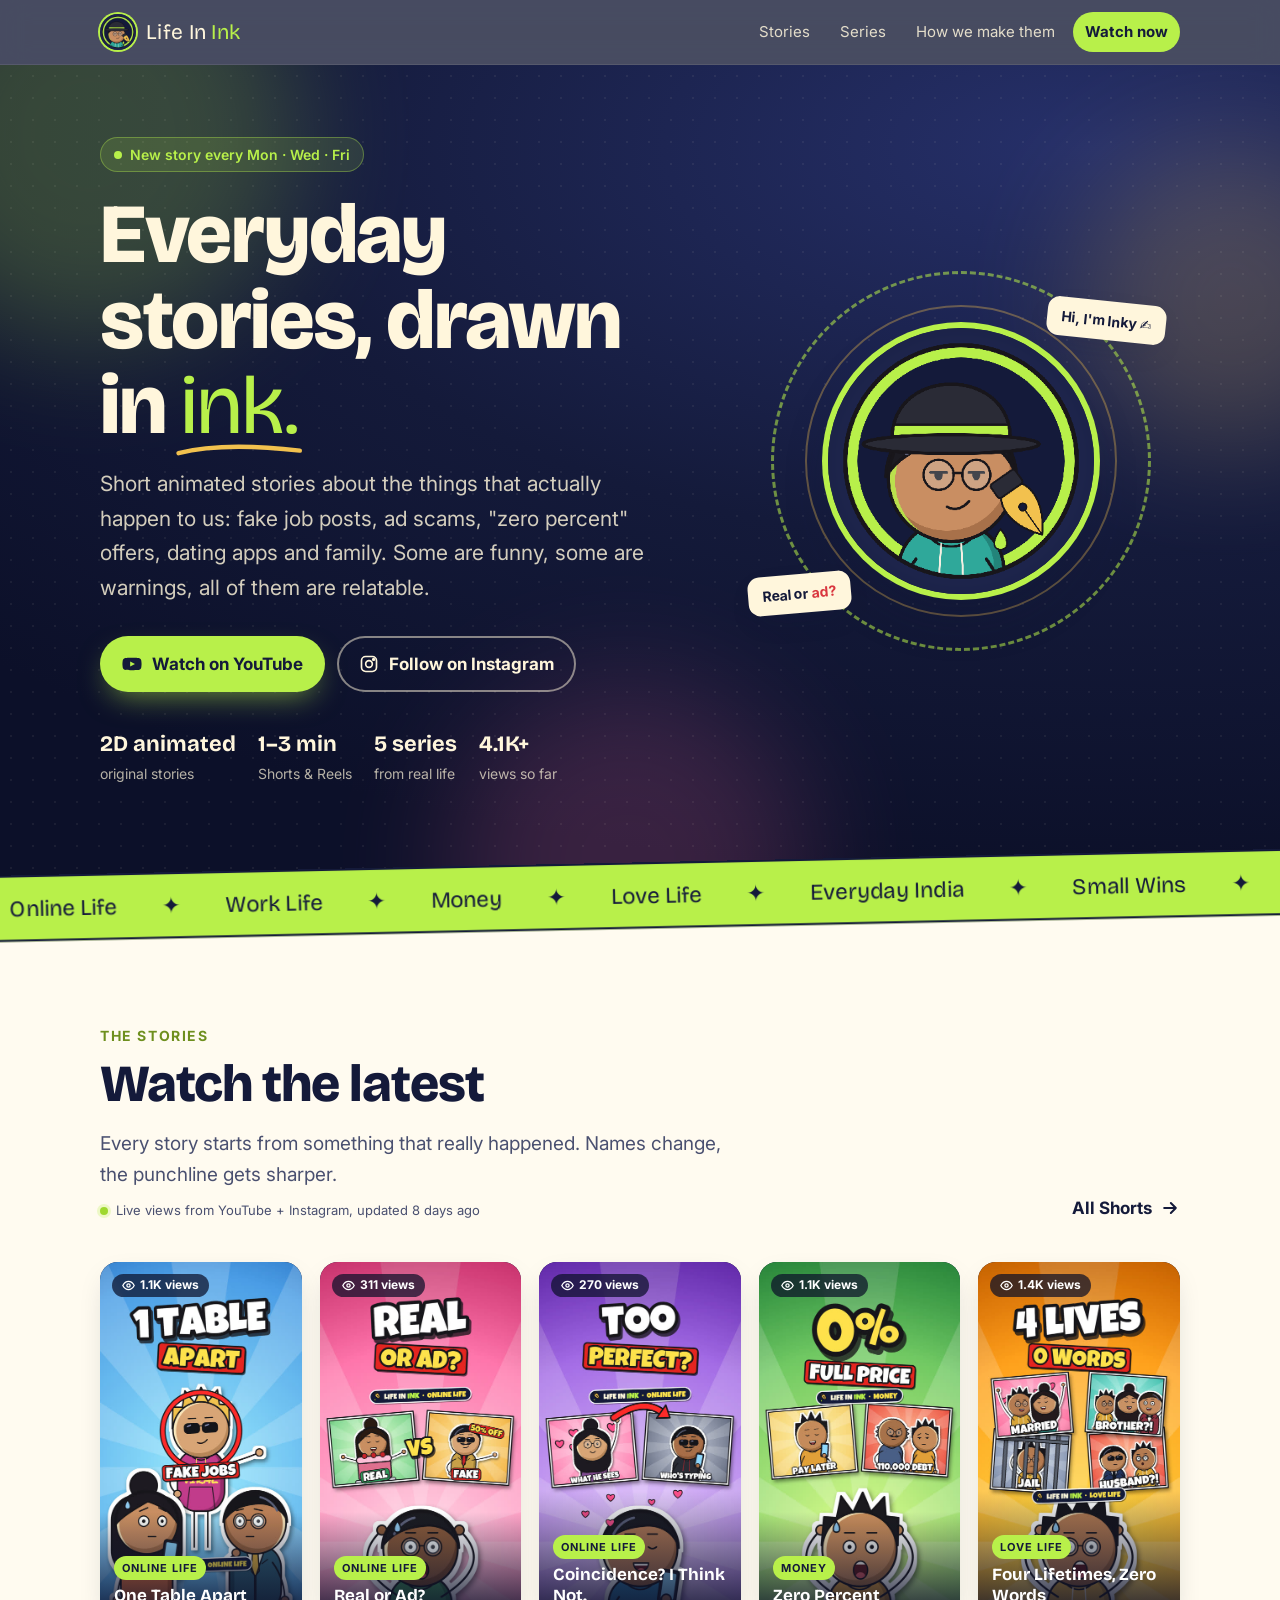
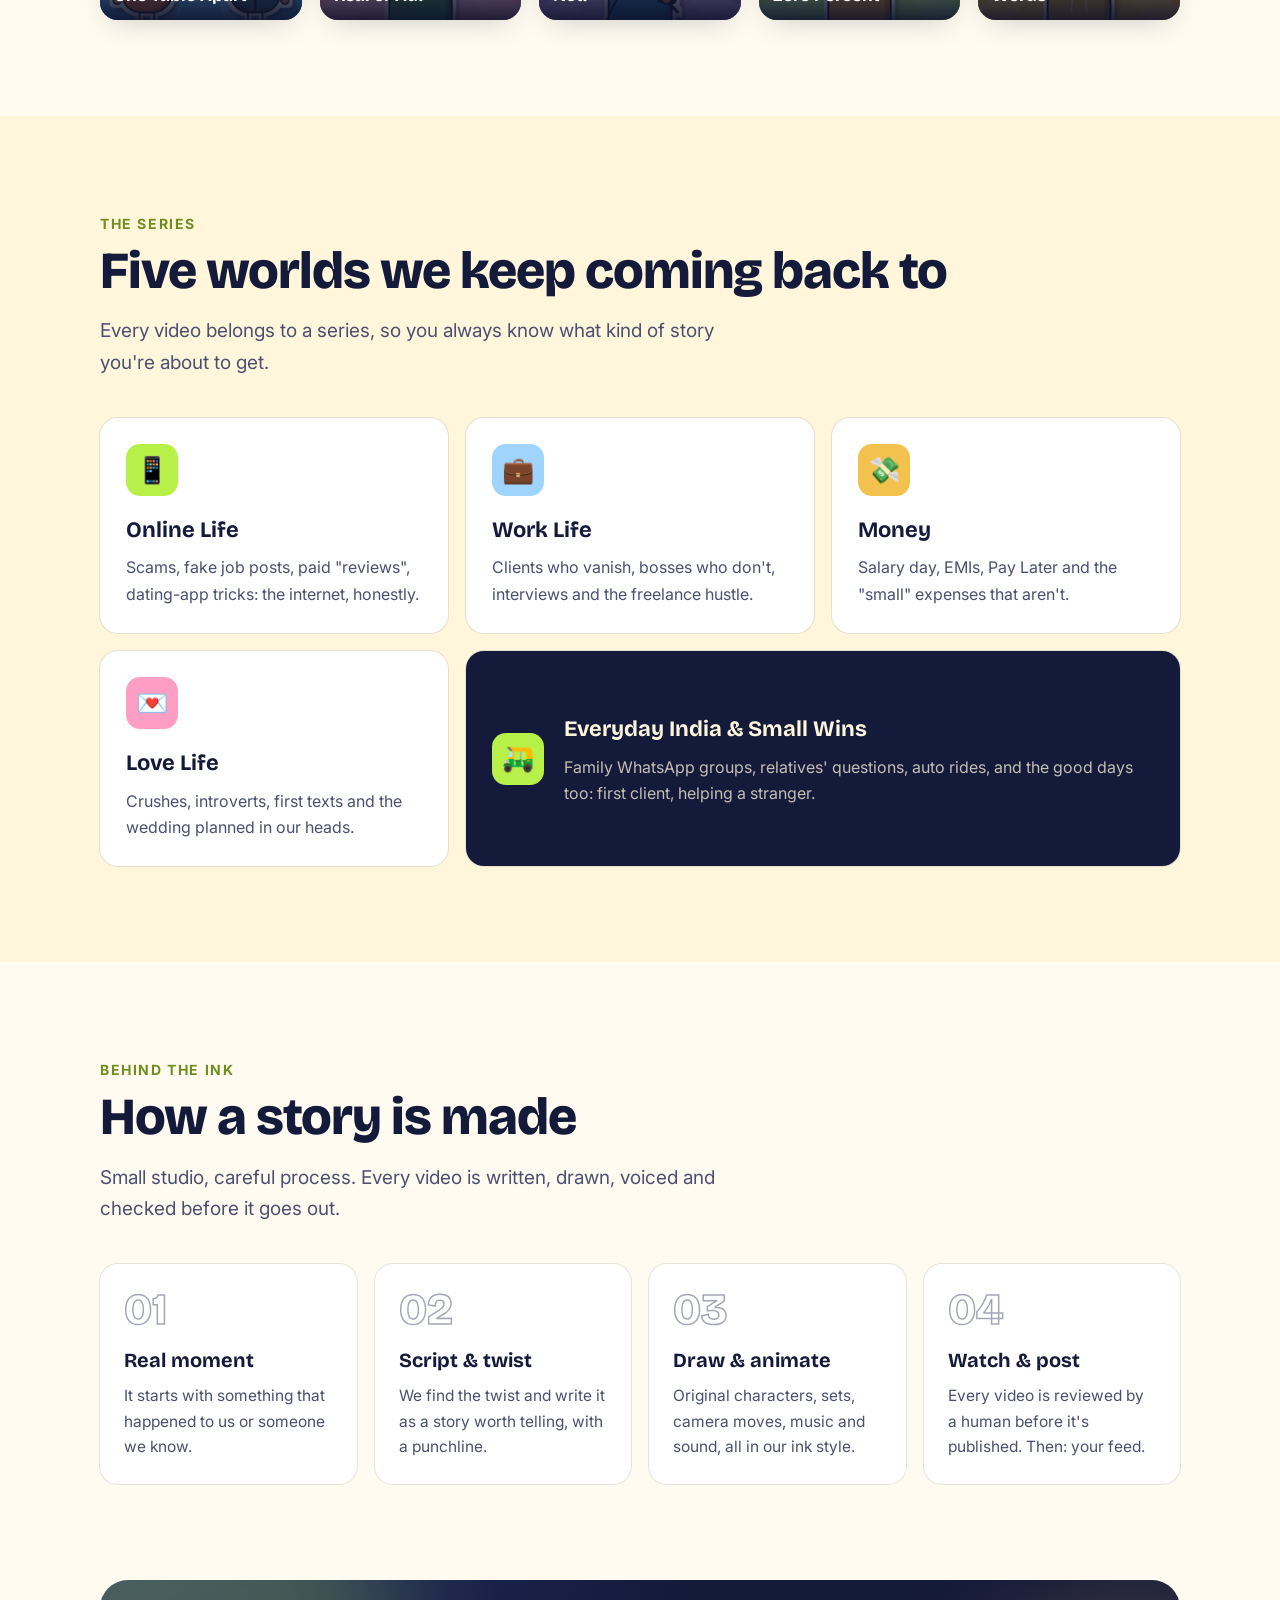
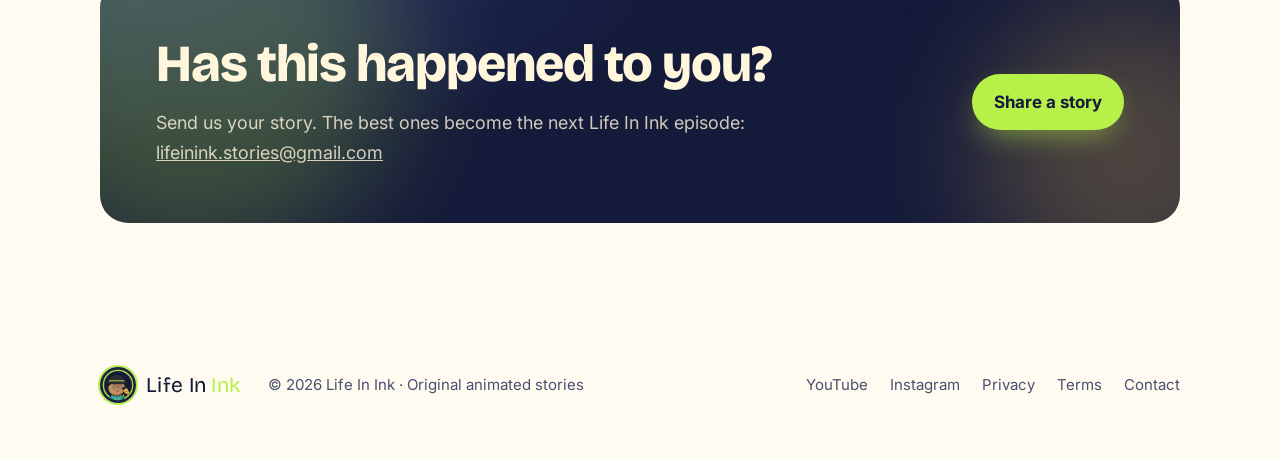
==== commit face3743: "Live view counts from YouTube + Instagram (stats.json, refreshed by the Pi) Co-Authored-By: Claude O" ====
--- a/index.html
+++ b/index.html
@@ -44,7 +44,7 @@
           <svg viewBox="0 0 24 24" fill="none" stroke="currentColor" stroke-width="2" aria-hidden="true"><rect x="3" y="3" width="18" height="18" rx="5"/><circle cx="12" cy="12" r="4"/><circle cx="17.5" cy="6.5" r="1" fill="currentColor"/></svg>
           Follow on Instagram</a>
       </div>
-      <div class="facts"><div><b>2D animated</b>original stories</div><div><b>1–3 min</b>Shorts &amp; Reels</div><div><b>5 series</b>from real life</div></div>
+      <div class="facts"><div><b>2D animated</b>original stories</div><div><b>1–3 min</b>Shorts &amp; Reels</div><div><b>5 series</b>from real life</div><div id="stat-views" hidden><b></b>views so far</div></div>
     </div>
     <div class="mascot" aria-hidden="true">
       <div class="ring"></div><div class="ring r2"></div>
@@ -64,20 +64,21 @@
   <div class="wrap">
     <div class="head reveal">
       <div><div class="kicker">The stories</div><h2>Watch the latest</h2>
-        <p class="sub">Every story starts from something that really happened. Names change, the punchline gets sharper.</p></div>
+        <p class="sub">Every story starts from something that really happened. Names change, the punchline gets sharper.</p>
+        <p class="updated" id="stat-updated" hidden></p></div>
       <a class="link-arrow" href="https://www.youtube.com/channel/UCiRv8YfGqeu7sdp62lpxlKg/shorts">All Shorts <span><svg viewBox="0 0 24 24" width="20" height="20" fill="none" stroke="currentColor" stroke-width="2.4" stroke-linecap="round" stroke-linejoin="round" aria-hidden="true"><path d="M5 12h14M13 6l6 6-6 6"/></svg></span></a>
     </div>
     <div class="stories">
-      <a class="story reveal" style="--d:.0s" href="https://youtube.com/shorts/lx8xMQP80gk"><img src="img/one_table_apart.jpg" alt="One Table Apart cover" loading="lazy">
-        <span class="play"><svg viewBox="0 0 24 24" width="16" height="16" fill="currentColor" aria-hidden="true"><path d="M8 5.5v13a1 1 0 0 0 1.5.86l10.4-6.5a1 1 0 0 0 0-1.72L9.5 4.64A1 1 0 0 0 8 5.5Z"/></svg></span><span class="cap"><small>ONLINE LIFE</small><b>One Table Apart</b></span></a>
-      <a class="story reveal" style="--d:.08s" href="https://www.youtube.com/channel/UCiRv8YfGqeu7sdp62lpxlKg/shorts"><img src="img/real_or_ad.jpg" alt="Real or Ad? cover" loading="lazy">
-        <span class="play"><svg viewBox="0 0 24 24" width="16" height="16" fill="currentColor" aria-hidden="true"><path d="M8 5.5v13a1 1 0 0 0 1.5.86l10.4-6.5a1 1 0 0 0 0-1.72L9.5 4.64A1 1 0 0 0 8 5.5Z"/></svg></span><span class="cap"><small>ONLINE LIFE</small><b>Real or Ad?</b></span></a>
-      <a class="story reveal" style="--d:.16s" href="https://www.youtube.com/channel/UCiRv8YfGqeu7sdp62lpxlKg/shorts"><img src="img/coincidence_i_think_not.jpg" alt="Coincidence? I Think Not. cover" loading="lazy">
-        <span class="play"><svg viewBox="0 0 24 24" width="16" height="16" fill="currentColor" aria-hidden="true"><path d="M8 5.5v13a1 1 0 0 0 1.5.86l10.4-6.5a1 1 0 0 0 0-1.72L9.5 4.64A1 1 0 0 0 8 5.5Z"/></svg></span><span class="cap"><small>ONLINE LIFE</small><b>Coincidence? I Think Not.</b></span></a>
-      <a class="story reveal" style="--d:.24s" href="https://www.youtube.com/channel/UCiRv8YfGqeu7sdp62lpxlKg/shorts"><img src="img/zero_percent.jpg" alt="Zero Percent cover" loading="lazy">
-        <span class="play"><svg viewBox="0 0 24 24" width="16" height="16" fill="currentColor" aria-hidden="true"><path d="M8 5.5v13a1 1 0 0 0 1.5.86l10.4-6.5a1 1 0 0 0 0-1.72L9.5 4.64A1 1 0 0 0 8 5.5Z"/></svg></span><span class="cap"><small>MONEY</small><b>Zero Percent</b></span></a>
-      <a class="story reveal" style="--d:.32s" href="https://www.youtube.com/channel/UCiRv8YfGqeu7sdp62lpxlKg/shorts"><img src="img/four_lifetimes_zero_words.jpg" alt="Four Lifetimes, Zero Words cover" loading="lazy">
-        <span class="play"><svg viewBox="0 0 24 24" width="16" height="16" fill="currentColor" aria-hidden="true"><path d="M8 5.5v13a1 1 0 0 0 1.5.86l10.4-6.5a1 1 0 0 0 0-1.72L9.5 4.64A1 1 0 0 0 8 5.5Z"/></svg></span><span class="cap"><small>LOVE LIFE</small><b>Four Lifetimes, Zero Words</b></span></a>
+      <a class="story reveal" data-story="one_table_apart" style="--d:.0s" href="https://youtube.com/shorts/lx8xMQP80gk"><img src="img/one_table_apart.jpg" alt="One Table Apart cover" loading="lazy">
+        <span class="play"><svg viewBox="0 0 24 24" width="16" height="16" fill="currentColor" aria-hidden="true"><path d="M8 5.5v13a1 1 0 0 0 1.5.86l10.4-6.5a1 1 0 0 0 0-1.72L9.5 4.64A1 1 0 0 0 8 5.5Z"/></svg></span><span class="views" hidden></span><span class="cap"><small>ONLINE LIFE</small><b>One Table Apart</b></span></a>
+      <a class="story reveal" data-story="real_or_ad" style="--d:.08s" href="https://www.youtube.com/channel/UCiRv8YfGqeu7sdp62lpxlKg/shorts"><img src="img/real_or_ad.jpg" alt="Real or Ad? cover" loading="lazy">
+        <span class="play"><svg viewBox="0 0 24 24" width="16" height="16" fill="currentColor" aria-hidden="true"><path d="M8 5.5v13a1 1 0 0 0 1.5.86l10.4-6.5a1 1 0 0 0 0-1.72L9.5 4.64A1 1 0 0 0 8 5.5Z"/></svg></span><span class="views" hidden></span><span class="cap"><small>ONLINE LIFE</small><b>Real or Ad?</b></span></a>
+      <a class="story reveal" data-story="coincidence" style="--d:.16s" href="https://www.youtube.com/channel/UCiRv8YfGqeu7sdp62lpxlKg/shorts"><img src="img/coincidence_i_think_not.jpg" alt="Coincidence? I Think Not. cover" loading="lazy">
+        <span class="play"><svg viewBox="0 0 24 24" width="16" height="16" fill="currentColor" aria-hidden="true"><path d="M8 5.5v13a1 1 0 0 0 1.5.86l10.4-6.5a1 1 0 0 0 0-1.72L9.5 4.64A1 1 0 0 0 8 5.5Z"/></svg></span><span class="views" hidden></span><span class="cap"><small>ONLINE LIFE</small><b>Coincidence? I Think Not.</b></span></a>
+      <a class="story reveal" data-story="zero_percent" style="--d:.24s" href="https://www.youtube.com/channel/UCiRv8YfGqeu7sdp62lpxlKg/shorts"><img src="img/zero_percent.jpg" alt="Zero Percent cover" loading="lazy">
+        <span class="play"><svg viewBox="0 0 24 24" width="16" height="16" fill="currentColor" aria-hidden="true"><path d="M8 5.5v13a1 1 0 0 0 1.5.86l10.4-6.5a1 1 0 0 0 0-1.72L9.5 4.64A1 1 0 0 0 8 5.5Z"/></svg></span><span class="views" hidden></span><span class="cap"><small>MONEY</small><b>Zero Percent</b></span></a>
+      <a class="story reveal" data-story="four_lifetimes" style="--d:.32s" href="https://www.youtube.com/channel/UCiRv8YfGqeu7sdp62lpxlKg/shorts"><img src="img/four_lifetimes_zero_words.jpg" alt="Four Lifetimes, Zero Words cover" loading="lazy">
+        <span class="play"><svg viewBox="0 0 24 24" width="16" height="16" fill="currentColor" aria-hidden="true"><path d="M8 5.5v13a1 1 0 0 0 1.5.86l10.4-6.5a1 1 0 0 0 0-1.72L9.5 4.64A1 1 0 0 0 8 5.5Z"/></svg></span><span class="views" hidden></span><span class="cap"><small>LOVE LIFE</small><b>Four Lifetimes, Zero Words</b></span></a>
     </div>
   </div>
 </section>
--- a/style.css
+++ b/style.css
@@ -207,3 +207,11 @@
 .chev { display: inline-block; vertical-align: -2px; opacity: .7; }
 .link-arrow svg { display: block; }
 .story .play svg { margin-left: 2px; }
+
+/* ---------- live view counts (stats.json, refreshed by the Pi) ---------- */
+.story .views { position: absolute; top: 12px; left: 12px; display: inline-flex; align-items: center; gap: 5px; padding: 5px 10px; border-radius: 999px;
+  background: rgba(12, 16, 41, .72); -webkit-backdrop-filter: blur(6px); backdrop-filter: blur(6px); color: #fff; font-size: 12px; font-weight: 700; line-height: 1; }
+.story .views svg { flex: none; }
+.updated { display: flex; align-items: flex-start; gap: 8px; margin: 10px 0 0; font-size: 13px; color: var(--ink-2); }
+.updated::before { content: ""; flex: none; margin-top: 7px; width: 8px; height: 8px; border-radius: 50%; background: var(--lime-2); box-shadow: 0 0 0 3px rgba(184, 240, 74, .25); }
+[hidden] { display: none !important; }
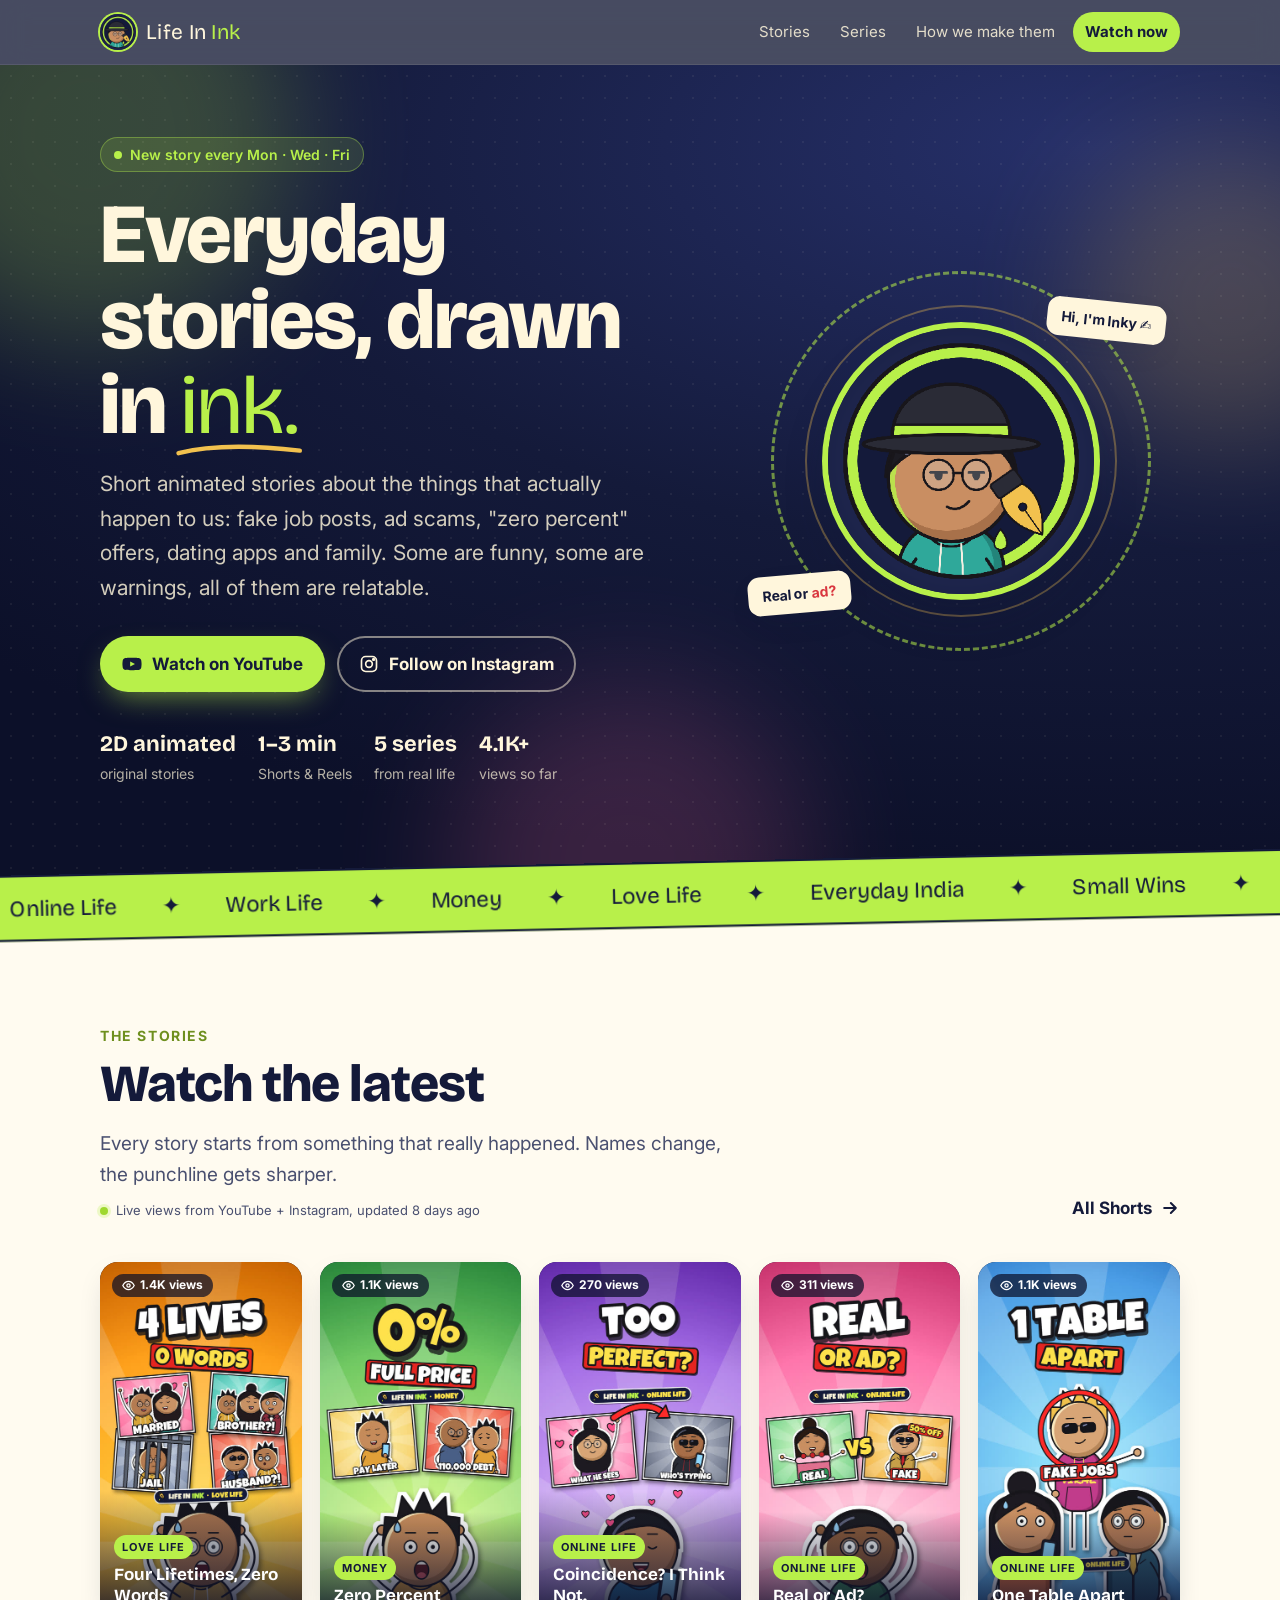
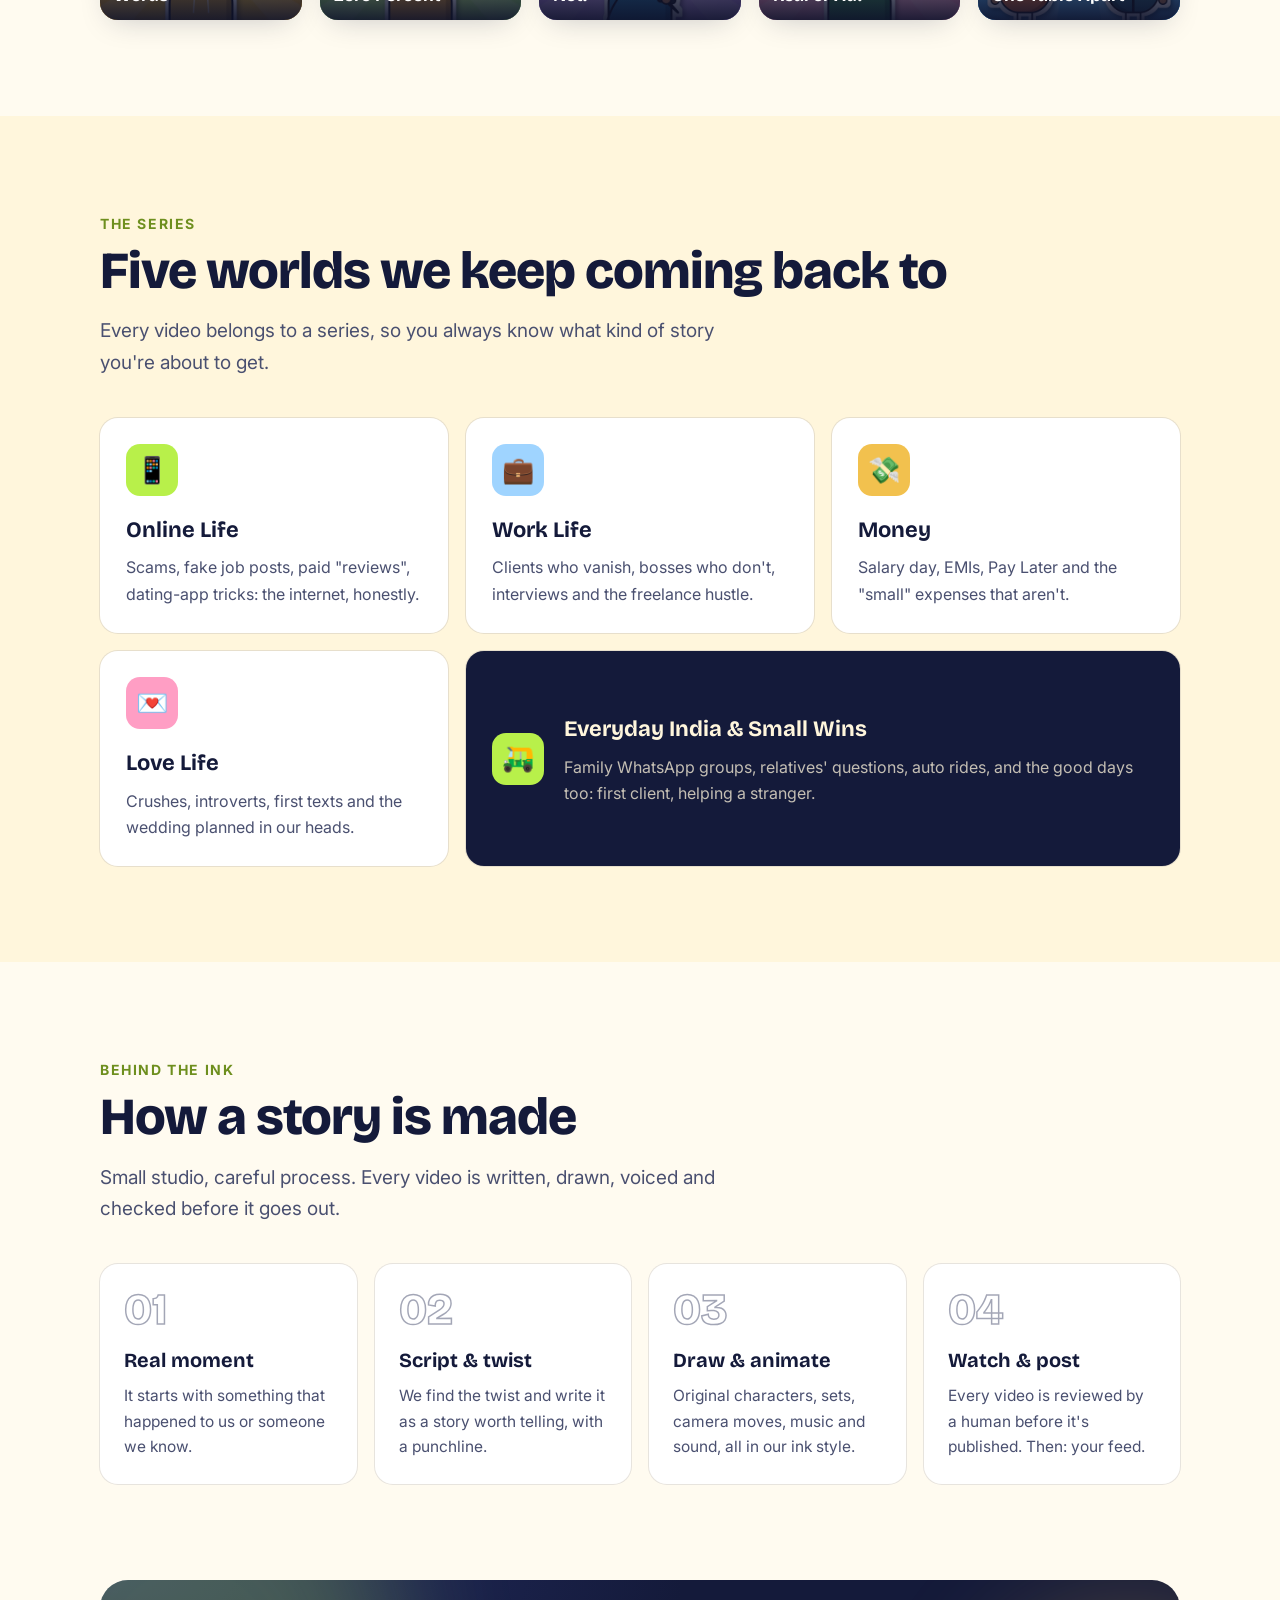
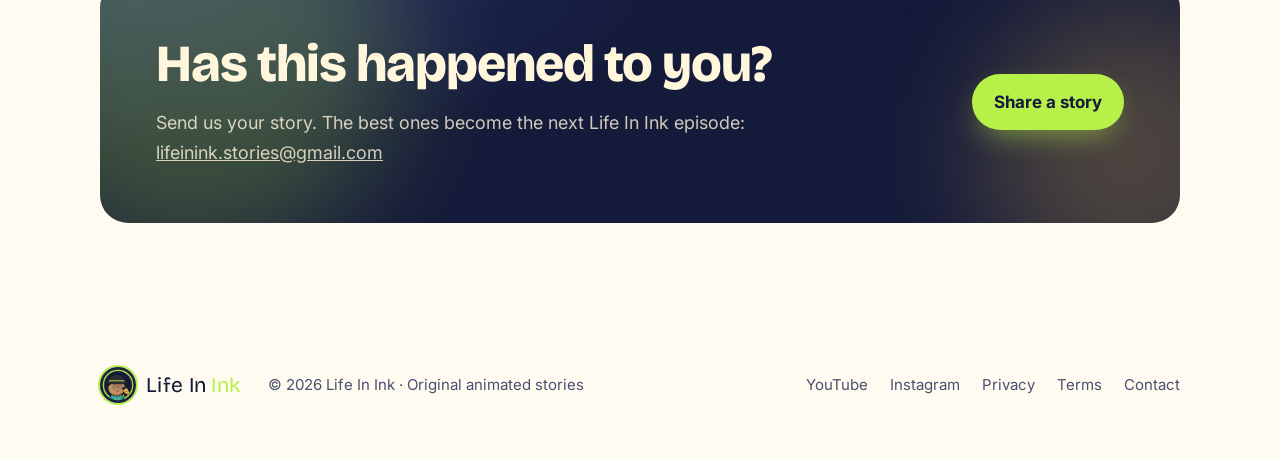
==== commit 02a211fe: "Story cards built from stats.json: the 5 newest public stories show up automatically Co-Authored-By:" ====
--- a/index.html
+++ b/index.html
@@ -69,16 +69,16 @@
       <a class="link-arrow" href="https://www.youtube.com/channel/UCiRv8YfGqeu7sdp62lpxlKg/shorts">All Shorts <span><svg viewBox="0 0 24 24" width="20" height="20" fill="none" stroke="currentColor" stroke-width="2.4" stroke-linecap="round" stroke-linejoin="round" aria-hidden="true"><path d="M5 12h14M13 6l6 6-6 6"/></svg></span></a>
     </div>
     <div class="stories">
-      <a class="story reveal" data-story="one_table_apart" style="--d:.0s" href="https://youtube.com/shorts/lx8xMQP80gk"><img src="img/one_table_apart.jpg" alt="One Table Apart cover" loading="lazy">
-        <span class="play"><svg viewBox="0 0 24 24" width="16" height="16" fill="currentColor" aria-hidden="true"><path d="M8 5.5v13a1 1 0 0 0 1.5.86l10.4-6.5a1 1 0 0 0 0-1.72L9.5 4.64A1 1 0 0 0 8 5.5Z"/></svg></span><span class="views" hidden></span><span class="cap"><small>ONLINE LIFE</small><b>One Table Apart</b></span></a>
-      <a class="story reveal" data-story="real_or_ad" style="--d:.08s" href="https://www.youtube.com/channel/UCiRv8YfGqeu7sdp62lpxlKg/shorts"><img src="img/real_or_ad.jpg" alt="Real or Ad? cover" loading="lazy">
-        <span class="play"><svg viewBox="0 0 24 24" width="16" height="16" fill="currentColor" aria-hidden="true"><path d="M8 5.5v13a1 1 0 0 0 1.5.86l10.4-6.5a1 1 0 0 0 0-1.72L9.5 4.64A1 1 0 0 0 8 5.5Z"/></svg></span><span class="views" hidden></span><span class="cap"><small>ONLINE LIFE</small><b>Real or Ad?</b></span></a>
+      <a class="story reveal" data-story="four_lifetimes" style="--d:.0s" href="https://www.youtube.com/channel/UCiRv8YfGqeu7sdp62lpxlKg/shorts"><img src="img/four_lifetimes_zero_words.jpg" alt="Four Lifetimes, Zero Words cover" loading="lazy">
+        <span class="play"><svg viewBox="0 0 24 24" width="16" height="16" fill="currentColor" aria-hidden="true"><path d="M8 5.5v13a1 1 0 0 0 1.5.86l10.4-6.5a1 1 0 0 0 0-1.72L9.5 4.64A1 1 0 0 0 8 5.5Z"/></svg></span><span class="views" hidden></span><span class="cap"><small>LOVE LIFE</small><b>Four Lifetimes, Zero Words</b></span></a>
+      <a class="story reveal" data-story="zero_percent" style="--d:.08s" href="https://www.youtube.com/channel/UCiRv8YfGqeu7sdp62lpxlKg/shorts"><img src="img/zero_percent.jpg" alt="Zero Percent cover" loading="lazy">
+        <span class="play"><svg viewBox="0 0 24 24" width="16" height="16" fill="currentColor" aria-hidden="true"><path d="M8 5.5v13a1 1 0 0 0 1.5.86l10.4-6.5a1 1 0 0 0 0-1.72L9.5 4.64A1 1 0 0 0 8 5.5Z"/></svg></span><span class="views" hidden></span><span class="cap"><small>MONEY</small><b>Zero Percent</b></span></a>
       <a class="story reveal" data-story="coincidence" style="--d:.16s" href="https://www.youtube.com/channel/UCiRv8YfGqeu7sdp62lpxlKg/shorts"><img src="img/coincidence_i_think_not.jpg" alt="Coincidence? I Think Not. cover" loading="lazy">
         <span class="play"><svg viewBox="0 0 24 24" width="16" height="16" fill="currentColor" aria-hidden="true"><path d="M8 5.5v13a1 1 0 0 0 1.5.86l10.4-6.5a1 1 0 0 0 0-1.72L9.5 4.64A1 1 0 0 0 8 5.5Z"/></svg></span><span class="views" hidden></span><span class="cap"><small>ONLINE LIFE</small><b>Coincidence? I Think Not.</b></span></a>
-      <a class="story reveal" data-story="zero_percent" style="--d:.24s" href="https://www.youtube.com/channel/UCiRv8YfGqeu7sdp62lpxlKg/shorts"><img src="img/zero_percent.jpg" alt="Zero Percent cover" loading="lazy">
-        <span class="play"><svg viewBox="0 0 24 24" width="16" height="16" fill="currentColor" aria-hidden="true"><path d="M8 5.5v13a1 1 0 0 0 1.5.86l10.4-6.5a1 1 0 0 0 0-1.72L9.5 4.64A1 1 0 0 0 8 5.5Z"/></svg></span><span class="views" hidden></span><span class="cap"><small>MONEY</small><b>Zero Percent</b></span></a>
-      <a class="story reveal" data-story="four_lifetimes" style="--d:.32s" href="https://www.youtube.com/channel/UCiRv8YfGqeu7sdp62lpxlKg/shorts"><img src="img/four_lifetimes_zero_words.jpg" alt="Four Lifetimes, Zero Words cover" loading="lazy">
-        <span class="play"><svg viewBox="0 0 24 24" width="16" height="16" fill="currentColor" aria-hidden="true"><path d="M8 5.5v13a1 1 0 0 0 1.5.86l10.4-6.5a1 1 0 0 0 0-1.72L9.5 4.64A1 1 0 0 0 8 5.5Z"/></svg></span><span class="views" hidden></span><span class="cap"><small>LOVE LIFE</small><b>Four Lifetimes, Zero Words</b></span></a>
+      <a class="story reveal" data-story="real_or_ad" style="--d:.24s" href="https://www.youtube.com/channel/UCiRv8YfGqeu7sdp62lpxlKg/shorts"><img src="img/real_or_ad.jpg" alt="Real or Ad? cover" loading="lazy">
+        <span class="play"><svg viewBox="0 0 24 24" width="16" height="16" fill="currentColor" aria-hidden="true"><path d="M8 5.5v13a1 1 0 0 0 1.5.86l10.4-6.5a1 1 0 0 0 0-1.72L9.5 4.64A1 1 0 0 0 8 5.5Z"/></svg></span><span class="views" hidden></span><span class="cap"><small>ONLINE LIFE</small><b>Real or Ad?</b></span></a>
+      <a class="story reveal" data-story="one_table_apart" style="--d:.32s" href="https://youtube.com/shorts/lx8xMQP80gk"><img src="img/one_table_apart.jpg" alt="One Table Apart cover" loading="lazy">
+        <span class="play"><svg viewBox="0 0 24 24" width="16" height="16" fill="currentColor" aria-hidden="true"><path d="M8 5.5v13a1 1 0 0 0 1.5.86l10.4-6.5a1 1 0 0 0 0-1.72L9.5 4.64A1 1 0 0 0 8 5.5Z"/></svg></span><span class="views" hidden></span><span class="cap"><small>ONLINE LIFE</small><b>One Table Apart</b></span></a>
     </div>
   </div>
 </section>
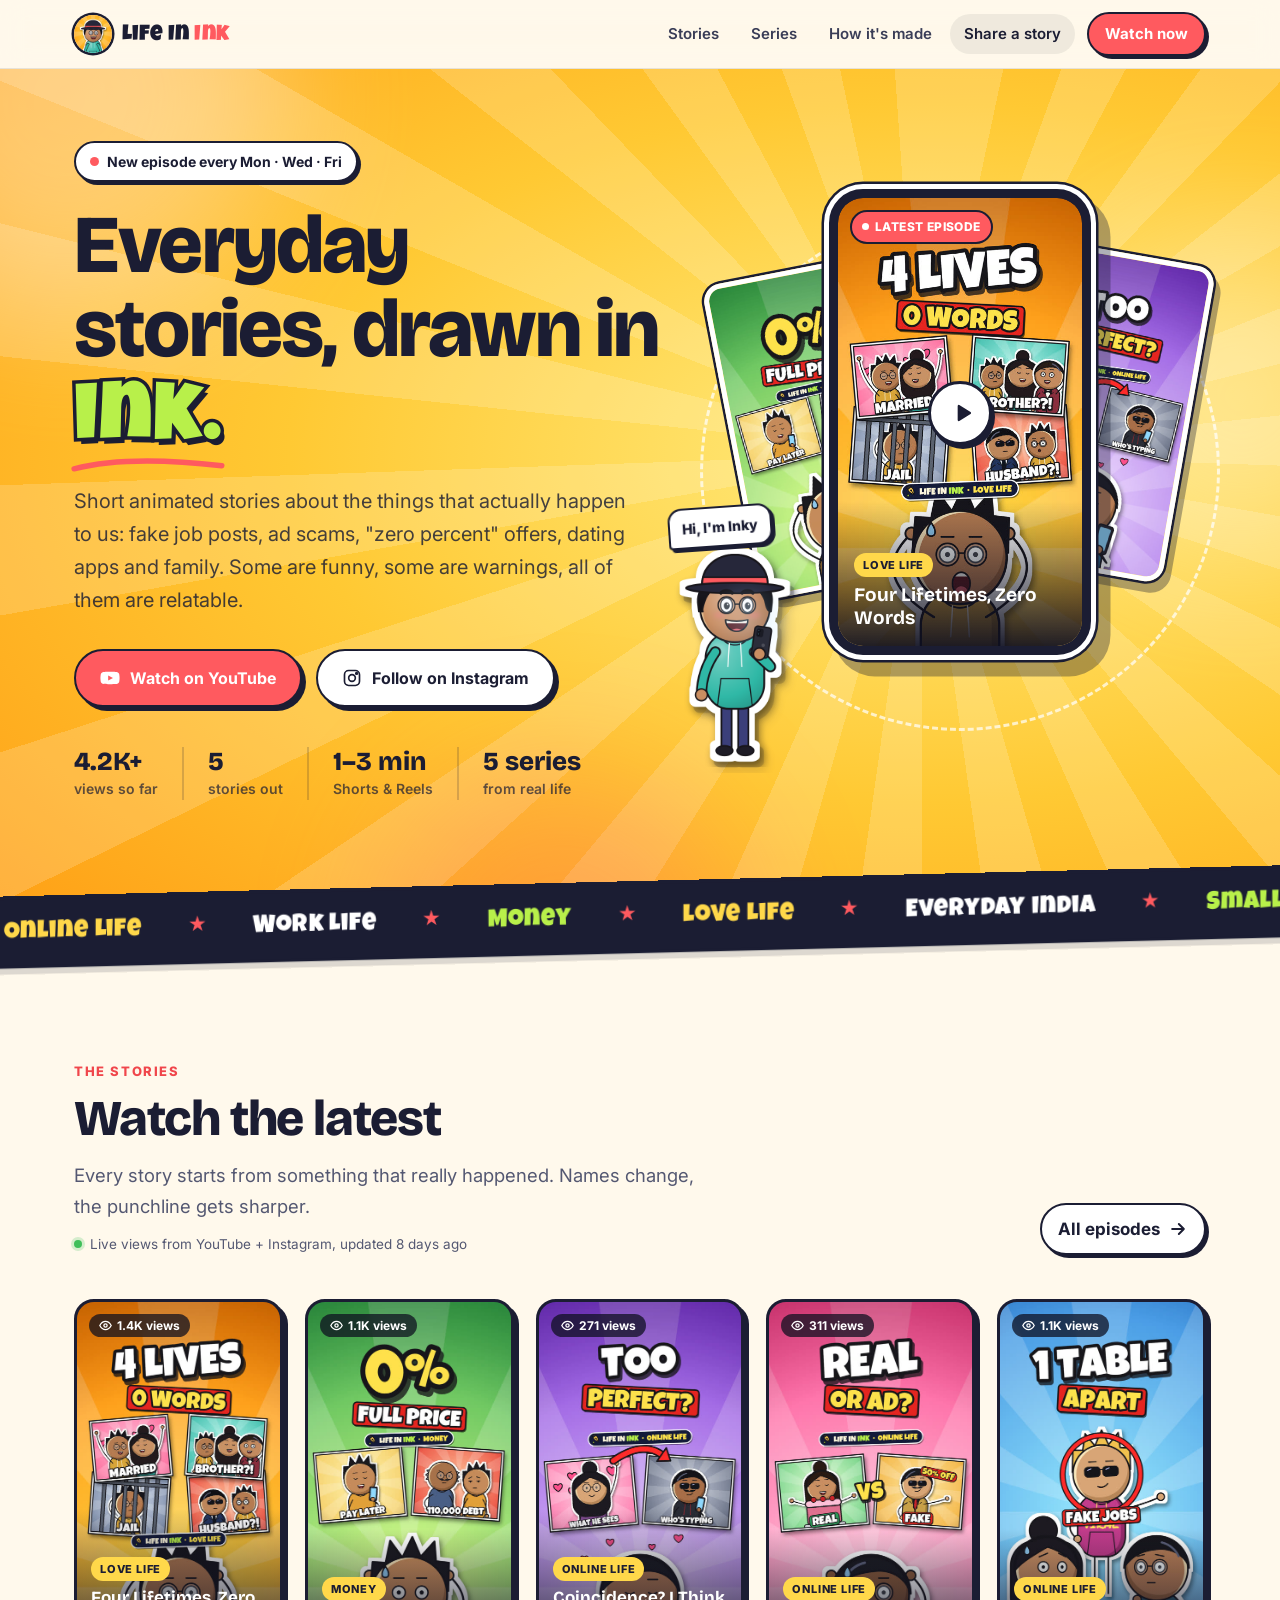
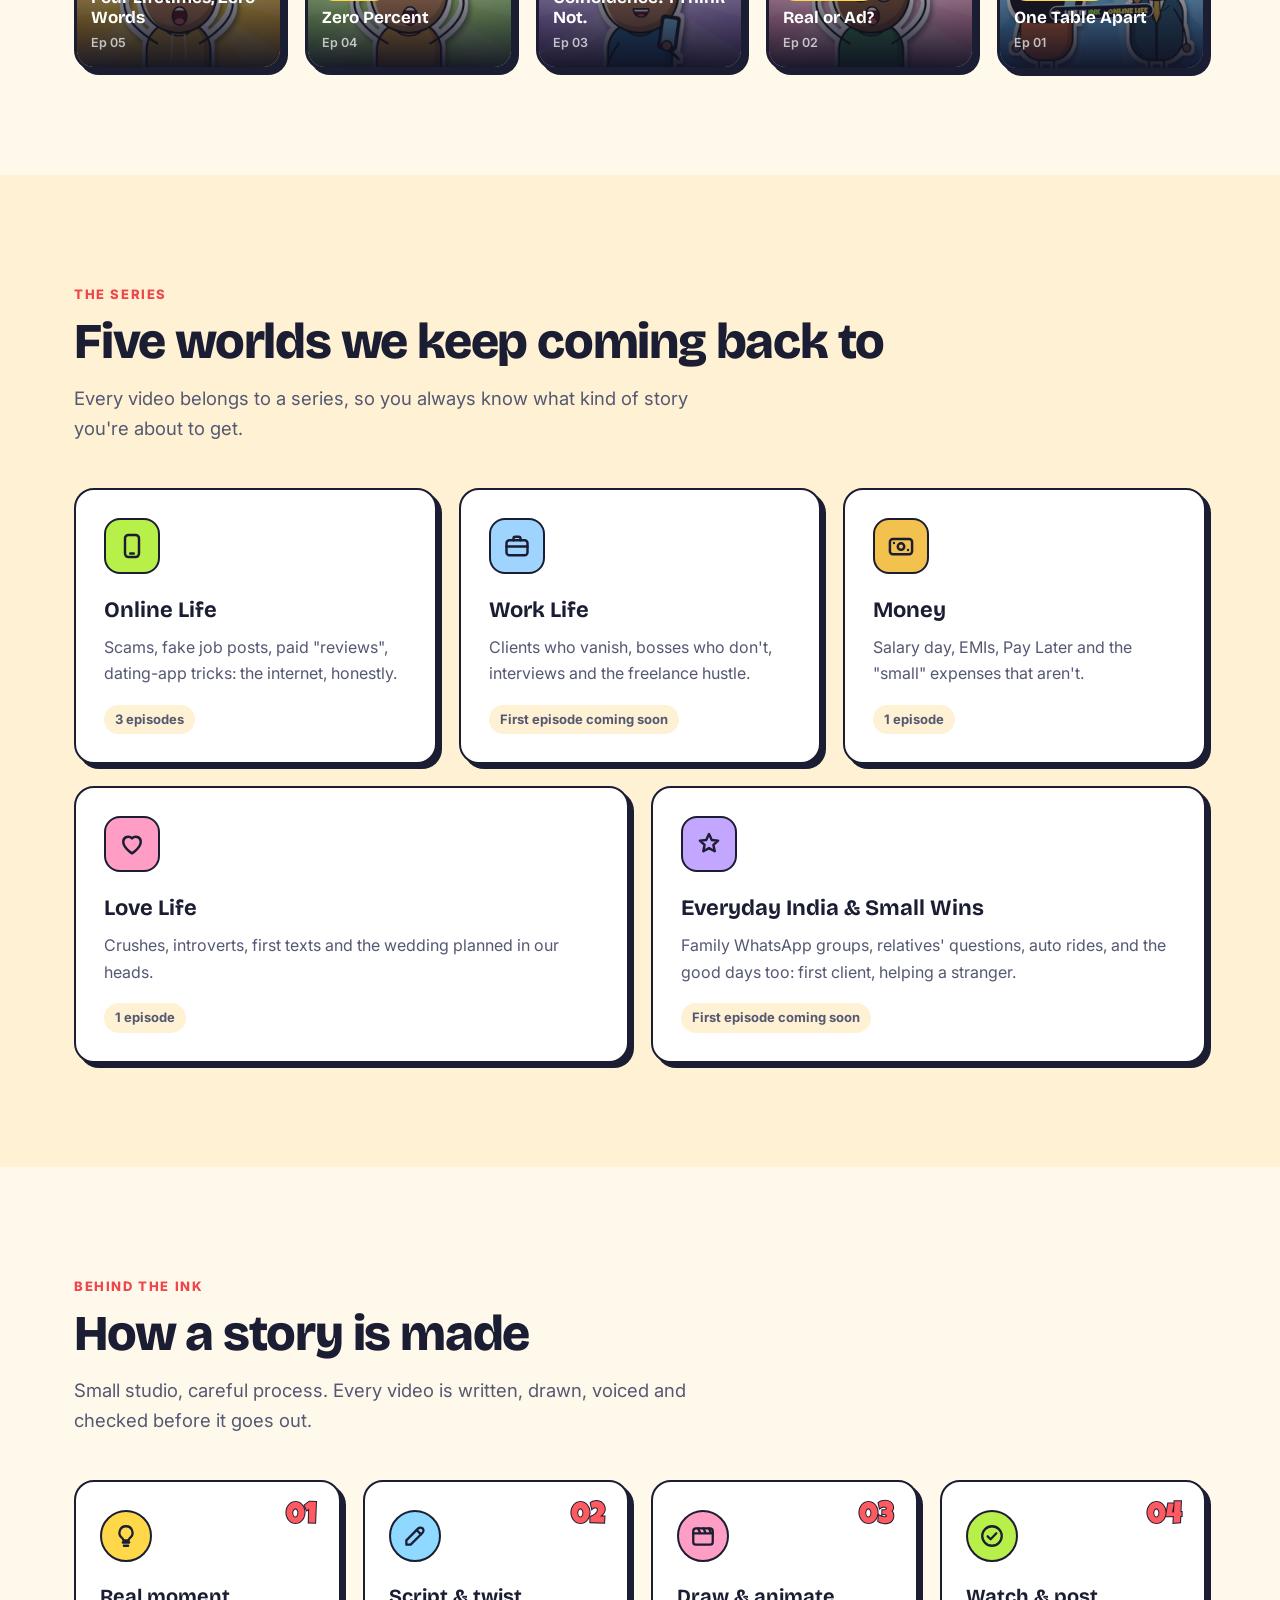
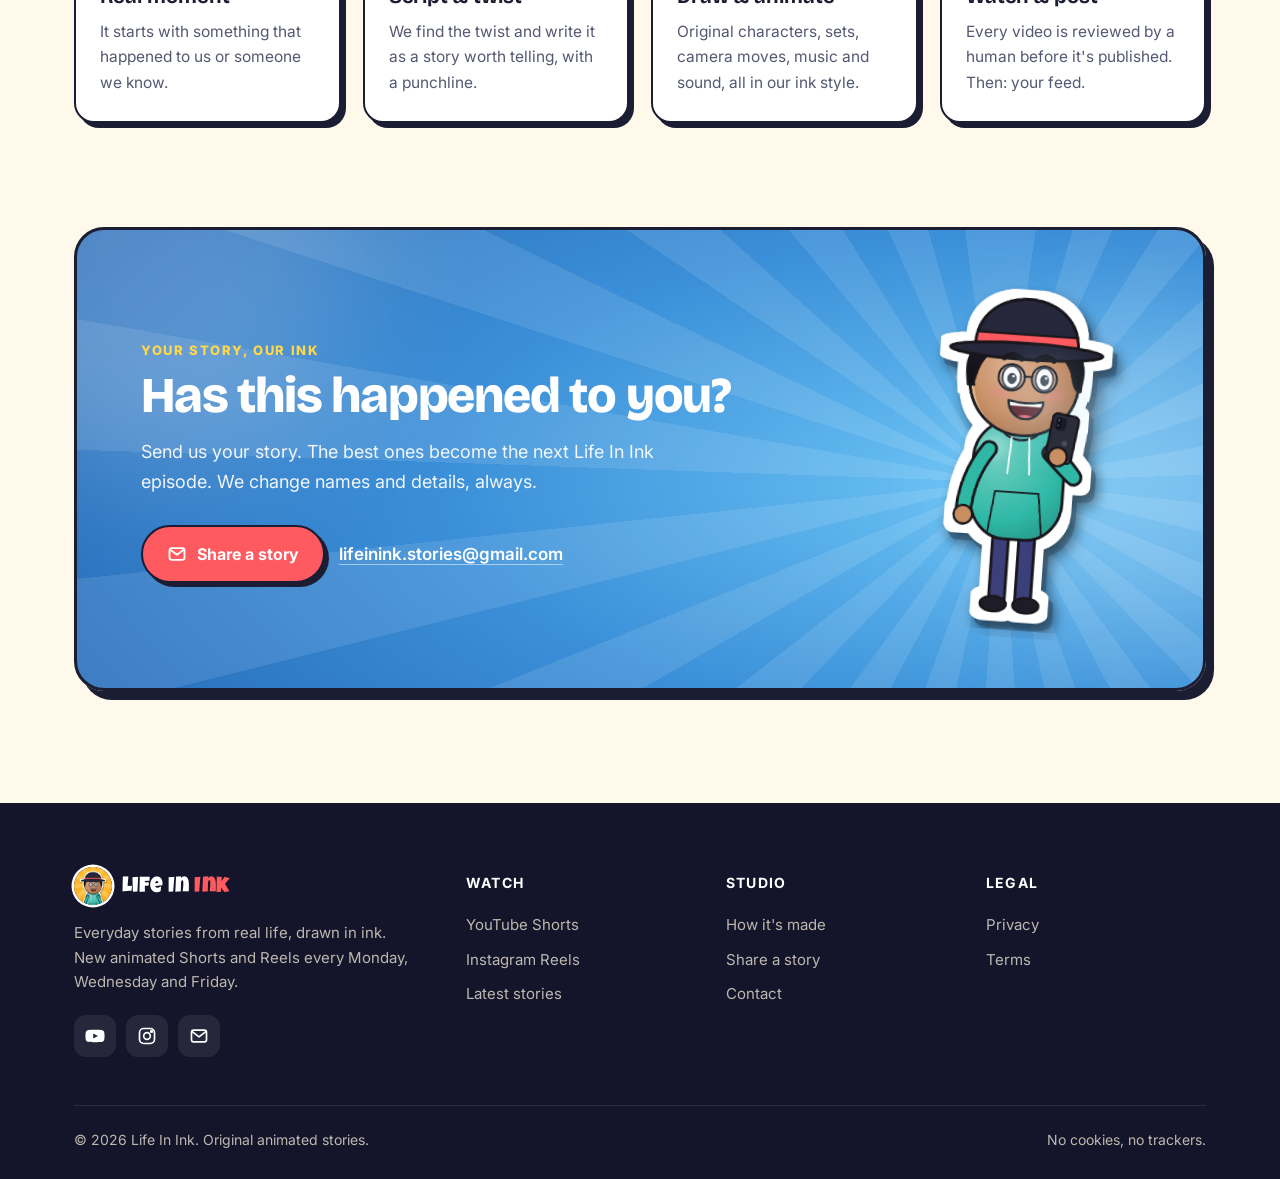
==== commit 4747fc50: "Redesign in the toy brand style: sunny hero with latest episode, sticker cards, series counts, mobil" ====
--- a/index.html
+++ b/index.html
@@ -4,34 +4,50 @@
 <meta charset="utf-8">
 <meta name="viewport" content="width=device-width, initial-scale=1">
 <title>Life In Ink · Animated Stories from Everyday Life</title>
-<meta name="description" content="Life In Ink makes short animated stories from everyday life: online scams, fake jobs, money traps, dating apps and family. New Shorts and Reels every week.">
-<meta property="og:title" content="Life In Ink · Animated Stories">
+<meta name="description" content="Life In Ink makes short animated stories from everyday life: online scams, fake jobs, money traps, dating apps and family. New Shorts and Reels every Monday, Wednesday and Friday.">
+<link rel="canonical" href="https://lifeinink-stories.github.io/">
+<meta property="og:type" content="website">
+<meta property="og:site_name" content="Life In Ink">
+<meta property="og:url" content="https://lifeinink-stories.github.io/">
+<meta property="og:title" content="Life In Ink · Animated Stories from Everyday Life">
 <meta property="og:description" content="Everyday stories from real life, drawn in ink. New animated Shorts and Reels every week.">
-<meta property="og:image" content="https://lifeinink-stories.github.io/img/one_table_apart.jpg">
-<meta name="theme-color" content="#141A3A">
-<link rel="icon" href="logo.png">
+<meta property="og:image" content="https://lifeinink-stories.github.io/og.jpg">
+<meta property="og:image:width" content="1200"><meta property="og:image:height" content="630">
+<meta name="twitter:card" content="summary_large_image">
+<meta name="twitter:image" content="https://lifeinink-stories.github.io/og.jpg">
+<meta name="theme-color" content="#FFC933">
+<link rel="icon" type="image/png" href="favicon.png">
+<link rel="apple-touch-icon" href="apple-touch-icon.png">
 <link rel="preconnect" href="https://fonts.googleapis.com">
 <link rel="preconnect" href="https://fonts.gstatic.com" crossorigin>
-<link href="https://fonts.googleapis.com/css2?family=Bricolage+Grotesque:opsz,wght@12..96,600;12..96,800&family=Inter:wght@400;600;700&family=Permanent+Marker&display=swap" rel="stylesheet">
+<link href="https://fonts.googleapis.com/css2?family=Bricolage+Grotesque:opsz,wght@12..96,600;12..96,700;12..96,800&family=Inter:wght@400;500;600;700&family=Luckiest+Guy&display=swap" rel="stylesheet">
 <link rel="stylesheet" href="style.css">
 <script>document.documentElement.classList.remove("no-js")</script>
+<script type="application/ld+json">
+{"@context":"https://schema.org","@type":"Organization","name":"Life In Ink","url":"https://lifeinink-stories.github.io/",
+ "logo":"https://lifeinink-stories.github.io/logo.png","description":"Short animated stories from everyday life.",
+ "email":"lifeinink.stories@gmail.com",
+ "sameAs":["https://www.youtube.com/channel/UCiRv8YfGqeu7sdp62lpxlKg","https://www.instagram.com/lifeinink.stories"]}
+</script>
 </head>
 <body>
+<a class="skip" href="#main">Skip to content</a>
 
 <header class="nav"><div class="wrap">
-  <a class="logo" href="./"><img src="logo.png" alt=""><span>Life In <b>Ink</b></span></a>
-  <nav aria-label="Main">
-    <a href="#stories">Stories</a><a href="#series">Series</a><a href="#how">How we make them</a>
-    <a class="cta" href="https://www.youtube.com/channel/UCiRv8YfGqeu7sdp62lpxlKg">Watch now</a>
+  <a class="logo" href="./" aria-label="Life In Ink home"><img src="logo.png" alt="" width="36" height="36"><span>Life In <b>Ink</b></span></a>
+  <nav id="menu" aria-label="Main">
+    <a href="#stories">Stories</a><a href="#series">Series</a><a href="#how">How it's made</a><a href="#share">Share a story</a>
   </nav>
+  <a class="nav-cta" href="https://www.youtube.com/channel/UCiRv8YfGqeu7sdp62lpxlKg">Watch now</a>
+  <button class="menu-btn" type="button" aria-controls="menu" aria-expanded="false" aria-label="Open menu"><span></span><span></span></button>
 </div></header>
 
-<main>
+<main id="main">
 <section class="hero">
   <div class="blob b1"></div><div class="blob b2"></div><div class="blob b3"></div><div class="grain"></div>
   <div class="wrap">
-    <div>
-      <span class="eyebrow"><i></i> New story every Mon · Wed · Fri</span>
+    <div class="hero-copy">
+      <span class="eyebrow"><i></i> New episode every Mon · Wed · Fri</span>
       <h1><span class="w">Everyday</span> <span class="w">stories,</span> <span class="w">drawn</span> <span class="w">in</span>
         <span class="w inkword">ink.<svg viewBox="0 0 200 26" aria-hidden="true"><path d="M4 18 C 50 6, 110 4, 196 14"/></svg></span></h1>
       <p class="lead">Short animated stories about the things that actually happen to us: fake job posts, ad scams, "zero percent" offers,
@@ -44,13 +60,25 @@
           <svg viewBox="0 0 24 24" fill="none" stroke="currentColor" stroke-width="2" aria-hidden="true"><rect x="3" y="3" width="18" height="18" rx="5"/><circle cx="12" cy="12" r="4"/><circle cx="17.5" cy="6.5" r="1" fill="currentColor"/></svg>
           Follow on Instagram</a>
       </div>
-      <div class="facts"><div><b>2D animated</b>original stories</div><div><b>1–3 min</b>Shorts &amp; Reels</div><div><b>5 series</b>from real life</div><div id="stat-views" hidden><b></b>views so far</div></div>
+      <dl class="facts">
+        <div id="stat-views" hidden><dt>views so far</dt><dd></dd></div>
+        <div id="stat-count" hidden><dt>stories out</dt><dd></dd></div>
+        <div><dt>Shorts &amp; Reels</dt><dd>1–3 min</dd></div>
+        <div><dt>from real life</dt><dd>5 series</dd></div>
+      </dl>
     </div>
-    <div class="mascot" aria-hidden="true">
-      <div class="ring"></div><div class="ring r2"></div>
-      <img src="inky.png" alt="">
-      <div class="tag t1">Hi, I'm Inky ✍️</div>
-      <div class="tag t2">Real or <em>ad?</em></div>
+
+    <div class="hero-visual">
+      <div class="ring" aria-hidden="true"></div>
+      <img class="back b-l" src="img/zero_percent.jpg" alt="" aria-hidden="true">
+      <img class="back b-r" src="img/one_table_apart.jpg" alt="" aria-hidden="true">
+      <a class="phone" id="latest" href="https://youtube.com/shorts/tEF9yINJuCo">
+        <img src="img/four_lifetimes_zero_words.jpg" alt="Four Lifetimes, Zero Words cover">
+        <span class="ph-top"><span class="chip"><i></i>Latest episode</span></span>
+        <span class="ph-play" aria-hidden="true"><svg viewBox="0 0 24 24" width="26" height="26" fill="currentColor"><path d="M8 5.5v13a1 1 0 0 0 1.5.86l10.4-6.5a1 1 0 0 0 0-1.72L9.5 4.64A1 1 0 0 0 8 5.5Z"/></svg></span>
+        <span class="ph-cap"><small>LOVE LIFE</small><b>Four Lifetimes, Zero Words</b></span>
+      </a>
+      <div class="inky" aria-hidden="true"><img src="inky.png" alt=""><span>Hi, I'm Inky</span></div>
     </div>
   </div>
 </section>
@@ -66,20 +94,21 @@
       <div><div class="kicker">The stories</div><h2>Watch the latest</h2>
         <p class="sub">Every story starts from something that really happened. Names change, the punchline gets sharper.</p>
         <p class="updated" id="stat-updated" hidden></p></div>
-      <a class="link-arrow" href="https://www.youtube.com/channel/UCiRv8YfGqeu7sdp62lpxlKg/shorts">All Shorts <span><svg viewBox="0 0 24 24" width="20" height="20" fill="none" stroke="currentColor" stroke-width="2.4" stroke-linecap="round" stroke-linejoin="round" aria-hidden="true"><path d="M5 12h14M13 6l6 6-6 6"/></svg></span></a>
+      <a class="link-arrow" href="https://www.youtube.com/channel/UCiRv8YfGqeu7sdp62lpxlKg/shorts">All episodes <svg viewBox="0 0 24 24" width="20" height="20" fill="none" stroke="currentColor" stroke-width="2.4" stroke-linecap="round" stroke-linejoin="round" aria-hidden="true"><path d="M5 12h14M13 6l6 6-6 6"/></svg></a>
     </div>
     <div class="stories">
-      <a class="story reveal" data-story="four_lifetimes" style="--d:.0s" href="https://www.youtube.com/channel/UCiRv8YfGqeu7sdp62lpxlKg/shorts"><img src="img/four_lifetimes_zero_words.jpg" alt="Four Lifetimes, Zero Words cover" loading="lazy">
-        <span class="play"><svg viewBox="0 0 24 24" width="16" height="16" fill="currentColor" aria-hidden="true"><path d="M8 5.5v13a1 1 0 0 0 1.5.86l10.4-6.5a1 1 0 0 0 0-1.72L9.5 4.64A1 1 0 0 0 8 5.5Z"/></svg></span><span class="views" hidden></span><span class="cap"><small>LOVE LIFE</small><b>Four Lifetimes, Zero Words</b></span></a>
-      <a class="story reveal" data-story="zero_percent" style="--d:.08s" href="https://www.youtube.com/channel/UCiRv8YfGqeu7sdp62lpxlKg/shorts"><img src="img/zero_percent.jpg" alt="Zero Percent cover" loading="lazy">
-        <span class="play"><svg viewBox="0 0 24 24" width="16" height="16" fill="currentColor" aria-hidden="true"><path d="M8 5.5v13a1 1 0 0 0 1.5.86l10.4-6.5a1 1 0 0 0 0-1.72L9.5 4.64A1 1 0 0 0 8 5.5Z"/></svg></span><span class="views" hidden></span><span class="cap"><small>MONEY</small><b>Zero Percent</b></span></a>
-      <a class="story reveal" data-story="coincidence" style="--d:.16s" href="https://www.youtube.com/channel/UCiRv8YfGqeu7sdp62lpxlKg/shorts"><img src="img/coincidence_i_think_not.jpg" alt="Coincidence? I Think Not. cover" loading="lazy">
-        <span class="play"><svg viewBox="0 0 24 24" width="16" height="16" fill="currentColor" aria-hidden="true"><path d="M8 5.5v13a1 1 0 0 0 1.5.86l10.4-6.5a1 1 0 0 0 0-1.72L9.5 4.64A1 1 0 0 0 8 5.5Z"/></svg></span><span class="views" hidden></span><span class="cap"><small>ONLINE LIFE</small><b>Coincidence? I Think Not.</b></span></a>
-      <a class="story reveal" data-story="real_or_ad" style="--d:.24s" href="https://www.youtube.com/channel/UCiRv8YfGqeu7sdp62lpxlKg/shorts"><img src="img/real_or_ad.jpg" alt="Real or Ad? cover" loading="lazy">
-        <span class="play"><svg viewBox="0 0 24 24" width="16" height="16" fill="currentColor" aria-hidden="true"><path d="M8 5.5v13a1 1 0 0 0 1.5.86l10.4-6.5a1 1 0 0 0 0-1.72L9.5 4.64A1 1 0 0 0 8 5.5Z"/></svg></span><span class="views" hidden></span><span class="cap"><small>ONLINE LIFE</small><b>Real or Ad?</b></span></a>
-      <a class="story reveal" data-story="one_table_apart" style="--d:.32s" href="https://youtube.com/shorts/lx8xMQP80gk"><img src="img/one_table_apart.jpg" alt="One Table Apart cover" loading="lazy">
-        <span class="play"><svg viewBox="0 0 24 24" width="16" height="16" fill="currentColor" aria-hidden="true"><path d="M8 5.5v13a1 1 0 0 0 1.5.86l10.4-6.5a1 1 0 0 0 0-1.72L9.5 4.64A1 1 0 0 0 8 5.5Z"/></svg></span><span class="views" hidden></span><span class="cap"><small>ONLINE LIFE</small><b>One Table Apart</b></span></a>
+      <a class="story reveal" data-story="four_lifetimes" style="--d:.0s" href="https://youtube.com/shorts/tEF9yINJuCo"><img src="img/four_lifetimes_zero_words.jpg" alt="Four Lifetimes, Zero Words cover" loading="lazy" width="480" height="853">
+        <span class="play"><svg viewBox="0 0 24 24" width="16" height="16" fill="currentColor" aria-hidden="true"><path d="M8 5.5v13a1 1 0 0 0 1.5.86l10.4-6.5a1 1 0 0 0 0-1.72L9.5 4.64A1 1 0 0 0 8 5.5Z"/></svg></span><span class="views" hidden></span><span class="cap"><small>LOVE LIFE</small><b>Four Lifetimes, Zero Words</b><em>Ep 05</em></span></a>
+      <a class="story reveal" data-story="zero_percent" style="--d:.06s" href="https://youtube.com/shorts/D_xIocsOd8g"><img src="img/zero_percent.jpg" alt="Zero Percent cover" loading="lazy" width="480" height="853">
+        <span class="play"><svg viewBox="0 0 24 24" width="16" height="16" fill="currentColor" aria-hidden="true"><path d="M8 5.5v13a1 1 0 0 0 1.5.86l10.4-6.5a1 1 0 0 0 0-1.72L9.5 4.64A1 1 0 0 0 8 5.5Z"/></svg></span><span class="views" hidden></span><span class="cap"><small>MONEY</small><b>Zero Percent</b><em>Ep 04</em></span></a>
+      <a class="story reveal" data-story="coincidence" style="--d:.12s" href="https://youtube.com/shorts/2XwpJYrNJno"><img src="img/coincidence_i_think_not.jpg" alt="Coincidence? I Think Not. cover" loading="lazy" width="480" height="853">
+        <span class="play"><svg viewBox="0 0 24 24" width="16" height="16" fill="currentColor" aria-hidden="true"><path d="M8 5.5v13a1 1 0 0 0 1.5.86l10.4-6.5a1 1 0 0 0 0-1.72L9.5 4.64A1 1 0 0 0 8 5.5Z"/></svg></span><span class="views" hidden></span><span class="cap"><small>ONLINE LIFE</small><b>Coincidence? I Think Not.</b><em>Ep 03</em></span></a>
+      <a class="story reveal" data-story="real_or_ad" style="--d:.18s" href="https://www.instagram.com/reel/DgAmQMXS_XC/"><img src="img/real_or_ad.jpg" alt="Real or Ad? cover" loading="lazy" width="480" height="853">
+        <span class="play"><svg viewBox="0 0 24 24" width="16" height="16" fill="currentColor" aria-hidden="true"><path d="M8 5.5v13a1 1 0 0 0 1.5.86l10.4-6.5a1 1 0 0 0 0-1.72L9.5 4.64A1 1 0 0 0 8 5.5Z"/></svg></span><span class="views" hidden></span><span class="cap"><small>ONLINE LIFE</small><b>Real or Ad?</b><em>Ep 02</em></span></a>
+      <a class="story reveal" data-story="one_table_apart" style="--d:.24s" href="https://youtube.com/shorts/lx8xMQP80gk"><img src="img/one_table_apart.jpg" alt="One Table Apart cover" loading="lazy" width="480" height="853">
+        <span class="play"><svg viewBox="0 0 24 24" width="16" height="16" fill="currentColor" aria-hidden="true"><path d="M8 5.5v13a1 1 0 0 0 1.5.86l10.4-6.5a1 1 0 0 0 0-1.72L9.5 4.64A1 1 0 0 0 8 5.5Z"/></svg></span><span class="views" hidden></span><span class="cap"><small>ONLINE LIFE</small><b>One Table Apart</b><em>Ep 01</em></span></a>
     </div>
+    <p class="swipe-hint" aria-hidden="true">Swipe for more <svg viewBox="0 0 24 24" width="16" height="16" fill="none" stroke="currentColor" stroke-width="2.4" stroke-linecap="round" stroke-linejoin="round"><path d="M5 12h14M13 6l6 6-6 6"/></svg></p>
   </div>
 </section>
 
@@ -88,12 +117,21 @@
     <div class="head reveal"><div><div class="kicker">The series</div><h2>Five worlds we keep coming back to</h2>
       <p class="sub">Every video belongs to a series, so you always know what kind of story you're about to get.</p></div></div>
     <div class="series">
-      <div class="serie reveal" style="--c:#B8F04A"><div class="ic">📱</div><h3>Online Life</h3><p>Scams, fake job posts, paid "reviews", dating-app tricks: the internet, honestly.</p></div>
-      <div class="serie reveal" style="--d:.08s;--c:#9FD4FF"><div class="ic">💼</div><h3>Work Life</h3><p>Clients who vanish, bosses who don't, interviews and the freelance hustle.</p></div>
-      <div class="serie reveal" style="--d:.16s;--c:#F2C14E"><div class="ic">💸</div><h3>Money</h3><p>Salary day, EMIs, Pay Later and the "small" expenses that aren't.</p></div>
-      <div class="serie reveal" style="--c:#FF9EC4"><div class="ic">💌</div><h3>Love Life</h3><p>Crushes, introverts, first texts and the wedding planned in our heads.</p></div>
-      <div class="serie wide reveal" style="--d:.08s;--c:#B8F04A"><div class="ic">🛺</div><div><h3>Everyday India &amp; Small Wins</h3>
-        <p>Family WhatsApp groups, relatives' questions, auto rides, and the good days too: first client, helping a stranger.</p></div></div>
+      <article class="serie reveal" data-series="ONLINE LIFE" style="--c:#B8F04A">
+        <div class="ic"><svg viewBox="0 0 24 24" aria-hidden="true"><rect x="6" y="2.5" width="12" height="19" rx="3"/><path d="M10.5 18.5h3"/></svg></div>
+        <h3>Online Life</h3><p>Scams, fake job posts, paid "reviews", dating-app tricks: the internet, honestly.</p><span class="count"></span></article>
+      <article class="serie reveal" data-series="WORK LIFE" style="--d:.06s;--c:#9FD4FF">
+        <div class="ic"><svg viewBox="0 0 24 24" aria-hidden="true"><rect x="3" y="7" width="18" height="13" rx="2.5"/><path d="M9 7V5.5A1.5 1.5 0 0 1 10.5 4h3A1.5 1.5 0 0 1 15 5.5V7M3 12.5h18"/></svg></div>
+        <h3>Work Life</h3><p>Clients who vanish, bosses who don't, interviews and the freelance hustle.</p><span class="count"></span></article>
+      <article class="serie reveal" data-series="MONEY" style="--d:.12s;--c:#F2C14E">
+        <div class="ic"><svg viewBox="0 0 24 24" aria-hidden="true"><rect x="2.5" y="6" width="19" height="13" rx="2.5"/><circle cx="12" cy="12.5" r="2.8"/><path d="M6 9.5v.01M18 15.5v.01"/></svg></div>
+        <h3>Money</h3><p>Salary day, EMIs, Pay Later and the "small" expenses that aren't.</p><span class="count"></span></article>
+      <article class="serie reveal" data-series="LOVE LIFE" style="--c:#FF9EC4">
+        <div class="ic"><svg viewBox="0 0 24 24" aria-hidden="true"><path d="M12 20s-7.5-4.6-7.5-10.2A4.3 4.3 0 0 1 12 7.2a4.3 4.3 0 0 1 7.5 2.6C19.5 15.4 12 20 12 20Z"/></svg></div>
+        <h3>Love Life</h3><p>Crushes, introverts, first texts and the wedding planned in our heads.</p><span class="count"></span></article>
+      <article class="serie reveal" data-series="EVERYDAY INDIA|SMALL WINS" style="--d:.06s;--c:#C3A6FF">
+        <div class="ic"><svg viewBox="0 0 24 24" aria-hidden="true"><path d="M12 3.5l2.4 5 5.4.6-4 3.7 1.1 5.4L12 15.5l-4.9 2.7 1.1-5.4-4-3.7 5.4-.6Z"/></svg></div>
+        <h3>Everyday India &amp; Small Wins</h3><p>Family WhatsApp groups, relatives' questions, auto rides, and the good days too: first client, helping a stranger.</p><span class="count"></span></article>
     </div>
   </div>
 </section>
@@ -102,33 +140,56 @@
   <div class="wrap">
     <div class="head reveal"><div><div class="kicker">Behind the ink</div><h2>How a story is made</h2>
       <p class="sub">Small studio, careful process. Every video is written, drawn, voiced and checked before it goes out.</p></div></div>
-    <div class="steps">
-      <div class="step reveal"><h3>Real moment</h3><p>It starts with something that happened to us or someone we know.</p></div>
-      <div class="step reveal" style="--d:.08s"><h3>Script &amp; twist</h3><p>We find the twist and write it as a story worth telling, with a punchline.</p></div>
-      <div class="step reveal" style="--d:.16s"><h3>Draw &amp; animate</h3><p>Original characters, sets, camera moves, music and sound, all in our ink style.</p></div>
-      <div class="step reveal" style="--d:.24s"><h3>Watch &amp; post</h3><p>Every video is reviewed by a human before it's published. Then: your feed.</p></div>
-    </div>
+    <ol class="steps">
+      <li class="step reveal"><span class="num">01</span><div class="ic"><svg viewBox="0 0 24 24" aria-hidden="true"><path d="M9 18h6M10 21h4M12 3a6 6 0 0 0-3.5 10.9c.6.5 1 1.2 1 2V16h5v-.1c0-.8.4-1.5 1-2A6 6 0 0 0 12 3Z"/></svg></div>
+        <h3>Real moment</h3><p>It starts with something that happened to us or someone we know.</p></li>
+      <li class="step reveal" style="--d:.06s"><span class="num">02</span><div class="ic"><svg viewBox="0 0 24 24" aria-hidden="true"><path d="M4 20h4L19 9a2.8 2.8 0 0 0-4-4L4 16Z"/><path d="M13.5 6.5l4 4"/></svg></div>
+        <h3>Script &amp; twist</h3><p>We find the twist and write it as a story worth telling, with a punchline.</p></li>
+      <li class="step reveal" style="--d:.12s"><span class="num">03</span><div class="ic"><svg viewBox="0 0 24 24" aria-hidden="true"><rect x="3" y="5" width="18" height="15" rx="2.5"/><path d="M3 9.5h18M7.5 5l2 4.5M12.5 5l2 4.5M17.5 5l2 4.5"/></svg></div>
+        <h3>Draw &amp; animate</h3><p>Original characters, sets, camera moves, music and sound, all in our ink style.</p></li>
+      <li class="step reveal" style="--d:.18s"><span class="num">04</span><div class="ic"><svg viewBox="0 0 24 24" aria-hidden="true"><circle cx="12" cy="12" r="9"/><path d="M8 12.3l2.7 2.7L16 9.5"/></svg></div>
+        <h3>Watch &amp; post</h3><p>Every video is reviewed by a human before it's published. Then: your feed.</p></li>
+    </ol>
   </div>
 </section>
 
-<section style="padding-top:0">
+<section id="share" class="share-sec">
   <div class="wrap">
     <div class="cta-band reveal">
-      <div class="blob b1"></div><div class="blob b3"></div>
-      <div><h2>Has this happened to you?</h2>
-        <p>Send us your story. The best ones become the next Life In Ink episode: <a href="mailto:lifeinink.stories@gmail.com">lifeinink.stories@gmail.com</a></p></div>
-      <a class="btn primary" href="mailto:lifeinink.stories@gmail.com?subject=Story%20idea">Share a story</a>
+      <div class="blob b1"></div><div class="blob b3"></div><div class="grain"></div>
+      <div class="cta-copy"><div class="kicker">Your story, our ink</div><h2>Has this happened to you?</h2>
+        <p>Send us your story. The best ones become the next Life In Ink episode. We change names and details, always.</p>
+        <div class="btns">
+          <a class="btn primary" href="mailto:lifeinink.stories@gmail.com?subject=Story%20idea">
+            <svg viewBox="0 0 24 24" fill="none" stroke="currentColor" stroke-width="2.2" stroke-linecap="round" stroke-linejoin="round" aria-hidden="true"><rect x="3" y="5" width="18" height="14" rx="2.5"/><path d="M3.5 6.5l8.5 6.5 8.5-6.5"/></svg>
+            Share a story</a>
+          <a class="mail" href="mailto:lifeinink.stories@gmail.com">lifeinink.stories@gmail.com</a>
+        </div></div>
+      <img class="cta-inky" src="inky.png" alt="" loading="lazy" width="400" height="400">
     </div>
   </div>
 </section>
 </main>
 
-<footer><div class="wrap">
-  <a class="logo" href="./"><img src="logo.png" alt=""><span>Life In <b>Ink</b></span></a>
-  <span>© 2026 Life In Ink · Original animated stories</span>
-  <nav aria-label="Footer"><a href="https://www.youtube.com/channel/UCiRv8YfGqeu7sdp62lpxlKg">YouTube</a><a href="https://www.instagram.com/lifeinink.stories">Instagram</a>
-    <a href="privacy.html">Privacy</a><a href="terms.html">Terms</a><a href="mailto:lifeinink.stories@gmail.com">Contact</a></nav>
-</div></footer>
+<footer class="foot">
+  <div class="wrap">
+    <div class="foot-grid">
+      <div class="foot-brand">
+        <a class="logo" href="./"><img src="logo.png" alt="" width="36" height="36"><span>Life In <b>Ink</b></span></a>
+        <p>Everyday stories from real life, drawn in ink. New animated Shorts and Reels every Monday, Wednesday and Friday.</p>
+        <div class="socials">
+          <a href="https://www.youtube.com/channel/UCiRv8YfGqeu7sdp62lpxlKg" aria-label="YouTube"><svg viewBox="0 0 24 24" fill="currentColor" aria-hidden="true"><path d="M23 7.2a3 3 0 0 0-2.1-2.1C19 4.6 12 4.6 12 4.6s-7 0-8.9.5A3 3 0 0 0 1 7.2 31 31 0 0 0 .5 12 31 31 0 0 0 1 16.8a3 3 0 0 0 2.1 2.1c1.9.5 8.9.5 8.9.5s7 0 8.9-.5a3 3 0 0 0 2.1-2.1 31 31 0 0 0 .5-4.8 31 31 0 0 0-.5-4.8ZM9.8 15.1V8.9L15.6 12Z"/></svg></a>
+          <a href="https://www.instagram.com/lifeinink.stories" aria-label="Instagram"><svg viewBox="0 0 24 24" fill="none" stroke="currentColor" stroke-width="2" aria-hidden="true"><rect x="3" y="3" width="18" height="18" rx="5"/><circle cx="12" cy="12" r="4"/><circle cx="17.5" cy="6.5" r="1" fill="currentColor"/></svg></a>
+          <a href="mailto:lifeinink.stories@gmail.com" aria-label="Email"><svg viewBox="0 0 24 24" fill="none" stroke="currentColor" stroke-width="2" stroke-linecap="round" stroke-linejoin="round" aria-hidden="true"><rect x="3" y="5" width="18" height="14" rx="2.5"/><path d="M3.5 6.5l8.5 6.5 8.5-6.5"/></svg></a>
+        </div>
+      </div>
+      <nav aria-label="Watch"><h4>Watch</h4><a href="https://www.youtube.com/channel/UCiRv8YfGqeu7sdp62lpxlKg/shorts">YouTube Shorts</a><a href="https://www.instagram.com/lifeinink.stories">Instagram Reels</a><a href="./#stories">Latest stories</a></nav>
+      <nav aria-label="Studio"><h4>Studio</h4><a href="./#how">How it's made</a><a href="mailto:lifeinink.stories@gmail.com?subject=Story%20idea">Share a story</a><a href="mailto:lifeinink.stories@gmail.com">Contact</a></nav>
+      <nav aria-label="Legal"><h4>Legal</h4><a href="privacy.html">Privacy</a><a href="terms.html">Terms</a></nav>
+    </div>
+    <div class="foot-bottom"><span>© 2026 Life In Ink. Original animated stories.</span><span>No cookies, no trackers.</span></div>
+  </div>
+</footer>
 
 <script src="site.js" defer></script>
 </body>
--- a/style.css
+++ b/style.css
@@ -1,217 +1,317 @@
-/* Life In Ink: site styles. Brand: navy #141A3A, lime #B8F04A, cream #FFF6DC, gold #F2C14E */
+/* Life In Ink: site styles (2026-11-28 toy brand: matches the story thumbnails).
+   Sunny burst #FFE14D -> #FF8A00, coral #FF5A5F, lime INK #B8F04A, teal #2FB8A6, ink outlines #1B1D33, cream #FFF9EC. */
 :root {
-  --navy: #141A3A; --navy-2: #1C2450; --navy-3: #26306A;
-  --lime: #B8F04A; --lime-2: #9FD82F; --cream: #FFF6DC; --gold: #F2C14E; --pink: #FF6FA8;
-  --ink: #141A3A; --ink-2: #4A5070; --bg: #FFFBF0; --bg-2: #FFF6DC; --card: #FFFFFF; --line: rgba(20, 26, 58, .10);
-  --radius: 18px; --shadow: 0 10px 30px -12px rgba(20, 26, 58, .25); --shadow-lg: 0 24px 60px -20px rgba(20, 26, 58, .45);
+  --outline: #1B1D33; --sun: #FFD84A; --sun-2: #FFB21E; --orange: #FF8A00; --coral: #FF5A5F; --coral-2: #F0464B;
+  --lime: #B8F04A; --teal: #2FB8A6; --sky: #8FD8FF; --blue: #2B7BD0; --pink: #FF9EC4;
+  --ink: #1B1D33; --ink-2: #545872; --bg: #FFF9EC; --bg-2: #FFF1D3; --card: #FFFFFF; --line: rgba(27, 29, 51, .12);
+  --radius: 20px; --pop: 5px 5px 0 var(--outline); --pop-lg: 8px 9px 0 var(--outline);
   --ease: cubic-bezier(.2, .8, .2, 1);
   --display: "Bricolage Grotesque", "Inter", system-ui, sans-serif;
   --body: "Inter", system-ui, -apple-system, "Segoe UI", Roboto, sans-serif;
-  --marker: "Permanent Marker", "Bricolage Grotesque", cursive;
+  --toy: "Luckiest Guy", "Bricolage Grotesque", system-ui, sans-serif;
+  color-scheme: light;
 }
 @media (prefers-color-scheme: dark) {
-  :root:not([data-theme="light"]) { --ink: #F4EFDF; --ink-2: #B9B7A8; --bg: #0F1430; --bg-2: #141A3A; --card: #1C2450; --line: rgba(255, 246, 220, .10);
-    --shadow: 0 10px 30px -12px rgba(0, 0, 0, .6); --shadow-lg: 0 24px 60px -20px rgba(0, 0, 0, .7); }
+  :root:not([data-theme="light"]) { color-scheme: dark; --ink: #FFF6E5; --ink-2: #C3C2D4; --bg: #131428; --bg-2: #191B36; --card: #20234A;
+    --line: rgba(255, 246, 229, .12); --pop: 5px 5px 0 #05060F; --pop-lg: 8px 9px 0 #05060F; }
 }
 * { box-sizing: border-box; }
-html { scroll-behavior: smooth; }
+html { scroll-behavior: smooth; scroll-padding-top: 76px; }
 body { margin: 0; background: var(--bg); color: var(--ink); font: 17px/1.65 var(--body); -webkit-font-smoothing: antialiased; overflow-x: hidden; }
-img { max-width: 100%; display: block; }
+img { max-width: 100%; height: auto; display: block; }
 a { color: inherit; }
-.wrap { width: min(1120px, 100%); margin: 0 auto; padding: 0 20px; }
-.sr { position: absolute; width: 1px; height: 1px; overflow: hidden; clip: rect(0 0 0 0); }
+.wrap { width: min(1180px, 100%); margin: 0 auto; padding: 0 24px; }
+.skip { position: absolute; left: 12px; top: -60px; z-index: 100; padding: 10px 16px; border-radius: 12px; background: var(--outline); color: #fff; font-weight: 700; }
+.skip:focus { top: 12px; }
+:focus-visible { outline: 3px solid var(--blue); outline-offset: 3px; border-radius: 8px; }
 
 /* ---------- nav ---------- */
-.nav { position: sticky; top: 0; z-index: 50; background: rgba(20, 26, 58, .78); backdrop-filter: saturate(160%) blur(14px);
-  -webkit-backdrop-filter: saturate(160%) blur(14px); border-bottom: 1px solid rgba(255, 246, 220, .08); color: var(--cream); }
-.nav .wrap { display: flex; align-items: center; gap: 12px; height: 64px; }
+.nav { position: sticky; top: 0; z-index: 50; background: rgba(255, 249, 236, .86); backdrop-filter: saturate(160%) blur(14px);
+  -webkit-backdrop-filter: saturate(160%) blur(14px); border-bottom: 1px solid rgba(27, 29, 51, .1); color: #1B1D33; }
+.nav .wrap { display: flex; align-items: center; gap: 12px; height: 68px; }
 .logo { display: flex; align-items: center; gap: 10px; text-decoration: none; }
-.logo img { width: 36px; height: 36px; border-radius: 50%; box-shadow: 0 0 0 2px var(--lime); }
-.logo span { font-family: var(--marker); font-size: 21px; letter-spacing: .3px; }
-.logo b { color: var(--lime); font-weight: normal; }
-.nav nav { margin-left: auto; display: flex; align-items: center; gap: 6px; }
-.nav nav a { text-decoration: none; font-size: 15px; padding: 8px 12px; border-radius: 999px; opacity: .85; transition: background .25s, opacity .25s; }
-.nav nav a:hover { opacity: 1; background: rgba(255, 246, 220, .08); }
-.nav nav a.cta { background: var(--lime); color: var(--navy); font-weight: 700; opacity: 1; }
-.nav nav a.cta:hover { background: #CBFA6A; }
+.logo img { width: 38px; height: 38px; border-radius: 50%; box-shadow: 0 0 0 2.5px var(--outline); }
+.logo span { font-family: var(--toy); font-size: 22px; letter-spacing: .4px; line-height: 1; padding-top: 4px; }
+.logo b { color: var(--coral); font-weight: normal; }
+.nav nav { margin-left: auto; display: flex; align-items: center; gap: 4px; }
+.nav nav a { text-decoration: none; font-size: 15px; font-weight: 600; padding: 8px 14px; border-radius: 999px; color: #3A3D57; transition: background .25s, color .25s; }
+.nav nav a:hover, .nav nav a.on { color: #1B1D33; background: rgba(27, 29, 51, .07); }
+.nav-cta { text-decoration: none; font-weight: 700; font-size: 15px; padding: 8px 16px; border-radius: 999px; background: var(--coral); color: #fff;
+  border: 2px solid var(--outline); box-shadow: 3px 3px 0 var(--outline); transition: transform .2s var(--ease), box-shadow .2s var(--ease); white-space: nowrap; }
+.nav-cta:hover { transform: translate(-1px, -1px); box-shadow: 4px 4px 0 var(--outline); }
+.menu-btn { display: none; width: 44px; height: 44px; border: 0; border-radius: 12px; background: transparent; cursor: pointer; position: relative; color: #1B1D33; }
+.menu-btn span { position: absolute; left: 11px; right: 11px; height: 2.5px; border-radius: 2px; background: currentColor; transition: transform .3s var(--ease), top .3s var(--ease); }
+.menu-btn span:first-child { top: 17px; } .menu-btn span:last-child { top: 25px; }
+.menu-btn[aria-expanded="true"] span:first-child { top: 21px; transform: rotate(45deg); }
+.menu-btn[aria-expanded="true"] span:last-child { top: 21px; transform: rotate(-45deg); }
 
 /* ---------- buttons ---------- */
-.btn { position: relative; display: inline-flex; align-items: center; gap: 10px; padding: 14px 22px; border-radius: 999px; font-weight: 700;
-  text-decoration: none; overflow: hidden; transition: transform .35s var(--ease), box-shadow .35s var(--ease), background .25s; }
+.btn { position: relative; display: inline-flex; align-items: center; gap: 10px; padding: 14px 24px; border-radius: 999px; font-weight: 700; font-size: 16px;
+  text-decoration: none; border: 2.5px solid var(--outline); box-shadow: 4px 4px 0 var(--outline); transition: transform .2s var(--ease), box-shadow .2s var(--ease), background .2s; }
 .btn svg { width: 20px; height: 20px; flex: none; }
-.btn:hover { transform: translateY(-3px); }
-.btn.primary { background: var(--lime); color: var(--navy); box-shadow: 0 12px 30px -10px rgba(184, 240, 74, .6); }
-.btn.primary::after { content: ""; position: absolute; inset: 0; background: linear-gradient(120deg, transparent 30%, rgba(255, 255, 255, .55), transparent 70%);
-  transform: translateX(-120%); transition: transform .8s var(--ease); }
-.btn.primary:hover::after { transform: translateX(120%); }
-.btn.ghost { color: var(--cream); box-shadow: inset 0 0 0 2px rgba(255, 246, 220, .5); }
-.btn.ghost:hover { box-shadow: inset 0 0 0 2px var(--cream); background: rgba(255, 246, 220, .06); }
+.btn:hover { transform: translate(-2px, -2px); box-shadow: 6px 6px 0 var(--outline); }
+.btn:active { transform: translate(2px, 2px); box-shadow: 1px 1px 0 var(--outline); }
+.btn.primary { background: var(--coral); color: #fff; }
+.btn.primary:hover { background: var(--coral-2); }
+.btn.ghost { background: #fff; color: #1B1D33; }
 
 /* ---------- hero ---------- */
-.hero { position: relative; isolation: isolate; overflow: hidden; background: radial-gradient(120% 90% at 85% 10%, var(--navy-3) 0%, var(--navy) 55%, #0C1029 100%);
-  color: var(--cream); padding: 72px 0 96px; }
-.blob { position: absolute; z-index: -1; border-radius: 50%; filter: blur(60px); opacity: .45; animation: drift 18s ease-in-out infinite alternate; }
-.blob.b1 { width: 420px; height: 420px; background: var(--lime); top: -140px; left: -120px; opacity: .22; }
-.blob.b2 { width: 360px; height: 360px; background: var(--pink); bottom: -160px; left: 35%; opacity: .18; animation-duration: 22s; }
-.blob.b3 { width: 300px; height: 300px; background: var(--gold); top: 10%; right: -100px; opacity: .2; animation-duration: 26s; }
-@keyframes drift { from { transform: translate(0, 0) scale(1); } to { transform: translate(60px, 40px) scale(1.15); } }
-.grain { position: absolute; inset: 0; z-index: -1; opacity: .06; background-image: radial-gradient(var(--cream) 1px, transparent 1px); background-size: 22px 22px; }
-.hero .wrap { display: grid; grid-template-columns: 1.15fr .85fr; gap: 48px; align-items: center; }
-.eyebrow { display: inline-flex; align-items: center; gap: 8px; padding: 6px 14px; border-radius: 999px; font-size: 14px; font-weight: 600;
-  background: rgba(184, 240, 74, .12); color: var(--lime); box-shadow: inset 0 0 0 1px rgba(184, 240, 74, .35); }
-.eyebrow i { width: 8px; height: 8px; border-radius: 50%; background: var(--lime); box-shadow: 0 0 0 0 rgba(184, 240, 74, .7); animation: ping 2s infinite; }
-@keyframes ping { 70% { box-shadow: 0 0 0 10px rgba(184, 240, 74, 0); } 100% { box-shadow: 0 0 0 0 rgba(184, 240, 74, 0); } }
-.hero h1 { font-family: var(--display); font-weight: 800; font-size: clamp(44px, 7.2vw, 84px); line-height: 1.02; letter-spacing: -1.5px; margin: 20px 0 18px; }
+.hero { position: relative; isolation: isolate; overflow: hidden; color: #1B1D33; padding: 72px 0 104px;
+  background: repeating-conic-gradient(from 4deg at 72% 46%, rgba(255, 255, 255, .17) 0 8deg, rgba(255, 255, 255, 0) 8deg 16deg),
+              radial-gradient(130% 110% at 72% 46%, #FFEC80 0%, #FFC933 38%, #FFA318 72%, #FF8A00 100%); }
+.blob { position: absolute; z-index: -1; border-radius: 50%; filter: blur(70px); pointer-events: none; animation: drift 18s ease-in-out infinite alternate; }
+.blob.b1 { width: 420px; height: 420px; background: #fff; top: -180px; left: -140px; opacity: .35; }
+.blob.b2 { width: 360px; height: 360px; background: var(--coral); bottom: -220px; left: 30%; opacity: .25; animation-duration: 22s; }
+.blob.b3 { width: 320px; height: 320px; background: #fff; top: 20%; right: -120px; opacity: .3; animation-duration: 26s; }
+@keyframes drift { from { transform: translate(0, 0) scale(1); } to { transform: translate(50px, 30px) scale(1.12); } }
+.grain { display: none; }
+.hero .wrap { display: grid; grid-template-columns: 1.1fr .9fr; gap: 40px; align-items: center; }
+.eyebrow { display: inline-flex; align-items: center; gap: 8px; padding: 7px 14px; border-radius: 999px; font-size: 14px; font-weight: 700;
+  background: #fff; color: #1B1D33; border: 2px solid var(--outline); box-shadow: 3px 3px 0 var(--outline); }
+.eyebrow i { width: 9px; height: 9px; border-radius: 50%; background: var(--coral); box-shadow: 0 0 0 0 rgba(255, 90, 95, .6); animation: ping 2s infinite; }
+@keyframes ping { 70% { box-shadow: 0 0 0 9px rgba(255, 90, 95, 0); } 100% { box-shadow: 0 0 0 0 rgba(255, 90, 95, 0); } }
+.hero h1 { font-family: var(--display); font-weight: 800; font-size: clamp(44px, 6.8vw, 82px); line-height: 1.02; letter-spacing: -1.8px; margin: 22px 0 20px; }
 .hero h1 .w { display: inline-block; opacity: 0; transform: translateY(40px) rotate(2deg); animation: rise .9s var(--ease) forwards; }
 .hero h1 .w:nth-child(2) { animation-delay: .08s; } .hero h1 .w:nth-child(3) { animation-delay: .16s; } .hero h1 .w:nth-child(4) { animation-delay: .24s; }
-.hero h1 .w:nth-child(5) { animation-delay: .32s; } .hero h1 .w:nth-child(6) { animation-delay: .40s; }
+.hero h1 .w:nth-child(5) { animation-delay: .32s; }
 @keyframes rise { to { opacity: 1; transform: none; } }
-.inkword { position: relative; color: var(--lime); font-family: var(--marker); font-weight: normal; letter-spacing: 0; }
-.inkword svg { position: absolute; left: -4%; bottom: -14px; width: 108%; height: 26px; overflow: visible; }
-.inkword path { fill: none; stroke: var(--gold); stroke-width: 7; stroke-linecap: round; stroke-dasharray: 420; stroke-dashoffset: 420; animation: draw 1.2s .9s var(--ease) forwards; }
+.inkword { position: relative; font-family: var(--toy); font-weight: normal; letter-spacing: 1px; color: var(--lime);
+  -webkit-text-stroke: .085em var(--outline); paint-order: stroke fill; text-shadow: .05em .07em 0 var(--outline); }
+.inkword svg { position: absolute; left: -2%; bottom: -12px; width: 104%; height: 24px; overflow: visible; }
+.inkword path { fill: none; stroke: var(--coral); stroke-width: 7; stroke-linecap: round; stroke-dasharray: 420; stroke-dashoffset: 420; animation: draw 1.1s .9s var(--ease) forwards; }
 @keyframes draw { to { stroke-dashoffset: 0; } }
-.lead { font-size: clamp(18px, 2.1vw, 21px); color: rgba(255, 246, 220, .82); max-width: 560px; margin: 0 0 30px; opacity: 0; animation: rise .9s .5s var(--ease) forwards; transform: translateY(20px); }
-.hero .btns { display: flex; flex-wrap: wrap; gap: 12px; opacity: 0; animation: rise .9s .65s var(--ease) forwards; transform: translateY(20px); }
-.facts { display: flex; flex-wrap: wrap; gap: 22px; margin-top: 34px; font-size: 14px; color: rgba(255, 246, 220, .7); opacity: 0; animation: rise .9s .8s var(--ease) forwards; transform: translateY(20px); }
-.facts b { display: block; font-family: var(--display); font-size: 22px; color: var(--cream); }
-.mascot { position: relative; justify-self: center; width: min(380px, 80vw); aspect-ratio: 1; opacity: 0; animation: pop 1s .3s var(--ease) forwards; }
-@keyframes pop { from { opacity: 0; transform: scale(.85) rotate(-6deg); } to { opacity: 1; transform: none; } }
-.mascot .ring { position: absolute; inset: 0; border-radius: 50%; border: 3px dashed rgba(184, 240, 74, .55); animation: spin 40s linear infinite; }
-.mascot .ring.r2 { inset: 9%; border: 2px solid rgba(242, 193, 78, .35); animation-duration: 60s; animation-direction: reverse; }
+.lead { font-size: clamp(18px, 2vw, 20px); color: rgba(27, 29, 51, .82); max-width: 560px; margin: 0 0 32px; opacity: 0; animation: rise .9s .45s var(--ease) forwards; transform: translateY(20px); }
+.btns { display: flex; flex-wrap: wrap; align-items: center; gap: 14px; }
+.hero .btns { opacity: 0; animation: rise .9s .6s var(--ease) forwards; transform: translateY(20px); }
+.facts { display: flex; flex-wrap: wrap; gap: 14px 0; margin: 40px 0 0 -26px; clip-path: inset(0 0 0 26px); opacity: 0; animation: rise .9s .75s var(--ease) forwards; transform: translateY(20px); }
+.facts > div { display: flex; flex-direction: column-reverse; padding: 0 24px; border-left: 2px solid rgba(27, 29, 51, .18); }
+.facts dd { margin: 0; font-family: var(--display); font-weight: 800; font-size: 26px; line-height: 1.15; }
+.facts dt { font-size: 14px; font-weight: 600; color: rgba(27, 29, 51, .7); }
+
+/* hero visual: latest episode on a phone + two earlier covers + Inky */
+.hero-visual { position: relative; justify-self: center; width: min(460px, 100%); height: 580px; opacity: 0; animation: pop 1s .25s var(--ease) forwards; }
+@keyframes pop { from { opacity: 0; transform: scale(.9) rotate(-3deg); } to { opacity: 1; transform: none; } }
+.hero-visual .ring { position: absolute; left: 50%; top: 50%; width: 520px; height: 520px; margin: -260px 0 0 -260px; border-radius: 50%;
+  border: 3px dashed rgba(255, 255, 255, .7); animation: spin 50s linear infinite; }
 @keyframes spin { to { transform: rotate(360deg); } }
-.mascot img { position: absolute; inset: 15%; width: 70%; border-radius: 50%; box-shadow: 0 0 0 6px var(--lime), var(--shadow-lg); animation: float 5s ease-in-out infinite; }
-@keyframes float { 50% { transform: translateY(-14px) rotate(-2deg); } }
-.mascot .tag { position: absolute; padding: 8px 14px; border-radius: 12px; background: var(--cream); color: var(--navy); font-weight: 700; font-size: 14px;
-  box-shadow: var(--shadow); animation: float 6s ease-in-out infinite; }
-.mascot .t1 { top: 8%; right: -4%; transform: rotate(6deg); animation-delay: -2s; }
-.mascot .t2 { bottom: 10%; left: -6%; transform: rotate(-5deg); animation-delay: -4s; }
-.mascot .t2 em { font-style: normal; color: #D9363E; }
+.back { position: absolute; width: 180px; aspect-ratio: 9 / 16; object-fit: cover; border-radius: 18px; border: 5px solid #fff; box-shadow: 0 0 0 2.5px var(--outline), 6px 8px 0 2.5px rgba(27, 29, 51, .35); }
+.back.b-l { left: 0; top: 86px; transform: rotate(-11deg); }
+.back.b-r { right: 0; top: 70px; transform: rotate(10deg); }
+.phone { position: absolute; left: 50%; top: 8px; width: 262px; margin-left: -131px; aspect-ratio: 9 / 16; border-radius: 34px; overflow: hidden; z-index: 2;
+  background: var(--outline); border: 9px solid var(--outline); box-shadow: 0 0 0 5px #fff, 0 0 0 7.5px var(--outline), 12px 14px 0 7.5px rgba(27, 29, 51, .35);
+  text-decoration: none; color: #fff; transition: transform .45s var(--ease); }
+.phone:hover { transform: translateY(-6px) rotate(-1deg); }
+.phone img { width: 100%; height: 100%; object-fit: cover; border-radius: 25px; }
+.ph-top { position: absolute; top: 12px; left: 12px; right: 12px; display: flex; }
+.chip { display: inline-flex; align-items: center; gap: 6px; padding: 5px 10px; border-radius: 999px; background: var(--coral); color: #fff; font-size: 12px; font-weight: 800;
+  letter-spacing: .4px; text-transform: uppercase; border: 2px solid var(--outline); }
+.chip i { width: 7px; height: 7px; border-radius: 50%; background: #fff; animation: blink 1.4s infinite; }
+@keyframes blink { 50% { opacity: .3; } }
+.ph-play { position: absolute; left: 50%; top: 48%; width: 64px; height: 64px; margin: -32px 0 0 -32px; border-radius: 50%; display: grid; place-items: center;
+  background: #fff; color: var(--outline); border: 3px solid var(--outline); box-shadow: 3px 4px 0 var(--outline); transition: transform .3s var(--ease); }
+.ph-play svg { margin-left: 4px; }
+.phone:hover .ph-play { transform: scale(1.1); }
+.ph-cap { position: absolute; inset: auto 0 0 0; padding: 48px 16px 16px; background: linear-gradient(rgba(14, 15, 32, 0), rgba(14, 15, 32, .92)); border-radius: 0 0 25px 25px; }
+.ph-cap small, .story .cap small { display: inline-block; font-size: 11px; font-weight: 800; letter-spacing: .8px; padding: 3px 9px; border-radius: 999px; background: var(--sun); color: #1B1D33; }
+.ph-cap b { display: block; font-family: var(--display); font-size: 19px; line-height: 1.2; margin-top: 7px; }
+.inky { position: absolute; left: -56px; bottom: -6px; width: 128px; z-index: 3; animation: float 5s ease-in-out infinite; }
+.inky img { width: 100%; filter: drop-shadow(4px 6px 0 rgba(27, 29, 51, .25)); }
+.inky span { position: absolute; left: -6px; top: -40px; padding: 7px 12px; border-radius: 14px 14px 14px 4px; background: #fff; color: #1B1D33; font-size: 14px; font-weight: 800;
+  border: 2px solid var(--outline); box-shadow: 3px 3px 0 var(--outline); white-space: nowrap; transform: rotate(-4deg); }
+@keyframes float { 50% { transform: translateY(-10px); } }
 
 /* ---------- marquee ---------- */
-.marquee { background: var(--lime); color: var(--navy); overflow: hidden; border-block: 2px solid var(--navy); transform: rotate(-1.2deg) scale(1.02); margin-top: -18px; position: relative; z-index: 2; }
-.marquee .track { display: flex; width: max-content; animation: scroll 36s linear infinite; }
-.marquee span { font-family: var(--marker); font-size: 22px; padding: 12px 22px; white-space: nowrap; }
-.marquee span::after { content: "✦"; margin-left: 44px; font-family: var(--body); }
+.marquee { background: var(--outline); color: #fff; overflow: hidden; transform: rotate(-1.4deg) scale(1.03); margin-top: -22px; position: relative; z-index: 2;
+  border-block: 3px solid var(--outline); box-shadow: 0 6px 0 rgba(27, 29, 51, .15); }
+.marquee .track { display: flex; width: max-content; animation: scroll 38s linear infinite; }
+.marquee span { font-family: var(--toy); font-size: 24px; letter-spacing: .6px; padding: 14px 22px 10px; white-space: nowrap; }
+.marquee span:nth-child(3n+1) { color: var(--sun); } .marquee span:nth-child(3n+2) { color: #fff; } .marquee span:nth-child(3n) { color: var(--lime); }
+.marquee span::after { content: "★"; margin-left: 44px; color: var(--coral); font-family: var(--body); font-size: 18px; vertical-align: 3px; }
 @keyframes scroll { to { transform: translateX(-50%); } }
 
 /* ---------- sections ---------- */
-section { padding: 96px 0; }
-.kicker { font-weight: 700; font-size: 14px; letter-spacing: 1.6px; text-transform: uppercase; color: #6E8F1E; }
-@media (prefers-color-scheme: dark) { :root:not([data-theme="light"]) .kicker { color: var(--lime); } }
-h2 { font-family: var(--display); font-weight: 800; font-size: clamp(32px, 4.6vw, 52px); line-height: 1.08; letter-spacing: -1px; margin: 8px 0 16px; }
-.sub { color: var(--ink-2); font-size: 19px; max-width: 640px; margin: 0; }
-.head { display: flex; align-items: end; justify-content: space-between; gap: 24px; flex-wrap: wrap; margin-bottom: 40px; }
-.link-arrow { font-weight: 700; text-decoration: none; display: inline-flex; gap: 8px; align-items: center; }
-.link-arrow span { transition: transform .3s var(--ease); }
-.link-arrow:hover span { transform: translateX(5px); }
+section { padding: 104px 0; }
+.kicker { display: inline-block; font-weight: 800; font-size: 13px; letter-spacing: 1.6px; text-transform: uppercase; color: var(--coral-2); }
+h2 { font-family: var(--display); font-weight: 800; font-size: clamp(32px, 4.4vw, 50px); line-height: 1.08; letter-spacing: -1.2px; margin: 8px 0 14px; }
+.sub { color: var(--ink-2); font-size: 18.5px; max-width: 620px; margin: 0; }
+.head { display: flex; align-items: end; justify-content: space-between; gap: 24px; flex-wrap: wrap; margin-bottom: 44px; }
+.link-arrow { font-weight: 700; text-decoration: none; display: inline-flex; gap: 8px; align-items: center; padding: 10px 16px; border-radius: 999px;
+  background: var(--card); border: 2px solid var(--outline); box-shadow: 3px 3px 0 var(--outline); transition: transform .2s var(--ease), box-shadow .2s var(--ease); }
+.link-arrow svg { transition: transform .3s var(--ease); }
+.link-arrow:hover { transform: translate(-1px, -1px); box-shadow: 4px 4px 0 var(--outline); }
+.link-arrow:hover svg { transform: translateX(4px); }
+@media (prefers-color-scheme: dark) { :root:not([data-theme="light"]) .link-arrow { border-color: var(--line); box-shadow: var(--pop); } }
 
 /* stories */
-.stories { display: grid; grid-template-columns: repeat(5, 1fr); gap: 18px; }
-.story { position: relative; display: block; border-radius: var(--radius); overflow: hidden; background: var(--navy); aspect-ratio: 9 / 16; text-decoration: none;
-  box-shadow: var(--shadow); transition: transform .5s var(--ease), box-shadow .5s var(--ease); }
+.stories { display: grid; grid-template-columns: repeat(5, 1fr); gap: 22px; }
+.story { position: relative; display: block; border-radius: var(--radius); overflow: hidden; background: var(--outline); aspect-ratio: 9 / 16; text-decoration: none;
+  border: 3px solid var(--outline); box-shadow: var(--pop); transition: transform .35s var(--ease), box-shadow .35s var(--ease); }
 .story img { width: 100%; height: 100%; object-fit: cover; transition: transform .8s var(--ease); }
-.story:hover { transform: translateY(-8px) rotate(-1deg); box-shadow: var(--shadow-lg); }
-.story:hover img { transform: scale(1.06); }
-.story .cap { position: absolute; inset: auto 0 0 0; padding: 40px 14px 14px; color: #fff; background: linear-gradient(transparent, rgba(12, 16, 41, .92)); }
-.story .cap small { display: inline-block; font-size: 11px; font-weight: 700; letter-spacing: 1px; padding: 3px 8px; border-radius: 999px; background: var(--lime); color: var(--navy); }
-.story .cap b { display: block; font-family: var(--display); font-size: 17px; line-height: 1.2; margin-top: 6px; }
+.story:hover { transform: translate(-3px, -5px) rotate(-1deg); box-shadow: var(--pop-lg); }
+.story:hover img { transform: scale(1.05); }
+.story .cap { position: absolute; inset: auto 0 0 0; padding: 44px 14px 14px; color: #fff; background: linear-gradient(rgba(14, 15, 32, 0), rgba(14, 15, 32, .94)); }
+.story .cap b { display: block; font-family: var(--display); font-size: 17px; line-height: 1.2; margin-top: 7px; }
+.story .cap em { display: block; font-style: normal; font-size: 12.5px; font-weight: 600; color: rgba(255, 255, 255, .7); margin-top: 4px; }
 .story .play { position: absolute; top: 12px; right: 12px; width: 38px; height: 38px; border-radius: 50%; display: grid; place-items: center;
-  background: rgba(255, 255, 255, .92); color: var(--navy); transform: scale(.7); opacity: 0; transition: .4s var(--ease); }
+  background: #fff; color: #1B1D33; border: 2px solid var(--outline); transform: scale(.7); opacity: 0; transition: .35s var(--ease); }
+.story .play svg { margin-left: 2px; }
 .story:hover .play { transform: none; opacity: 1; }
+.story .views { position: absolute; top: 12px; left: 12px; display: inline-flex; align-items: center; gap: 5px; padding: 5px 10px; border-radius: 999px;
+  background: rgba(14, 15, 32, .74); -webkit-backdrop-filter: blur(6px); backdrop-filter: blur(6px); color: #fff; font-size: 12px; font-weight: 700; line-height: 1; }
+.story .views svg { flex: none; }
+.updated { display: flex; align-items: flex-start; gap: 8px; margin: 12px 0 0; font-size: 13.5px; color: var(--ink-2); }
+.updated::before { content: ""; flex: none; margin-top: 7px; width: 8px; height: 8px; border-radius: 50%; background: #3FBF5A; box-shadow: 0 0 0 3px rgba(63, 191, 90, .22); }
+.swipe-hint { display: none; }
 
 /* series */
 .alt { background: var(--bg-2); }
-.series { display: grid; grid-template-columns: repeat(3, 1fr); gap: 18px; }
-.serie { position: relative; padding: 26px; border-radius: var(--radius); background: var(--card); box-shadow: 0 0 0 1px var(--line); overflow: hidden;
-  transition: transform .45s var(--ease), box-shadow .45s var(--ease); }
-.serie:hover { transform: translateY(-6px); box-shadow: 0 0 0 1px var(--line), var(--shadow-lg); }
-.serie .ic { width: 52px; height: 52px; border-radius: 14px; display: grid; place-items: center; font-size: 26px; background: var(--c, var(--lime)); margin-bottom: 16px;
-  transition: transform .45s var(--ease); }
-.serie:hover .ic { transform: rotate(-8deg) scale(1.08); }
+.series { display: grid; grid-template-columns: repeat(6, 1fr); gap: 22px; }
+.serie { grid-column: span 2; position: relative; display: flex; flex-direction: column; padding: 28px; border-radius: var(--radius); background: var(--card);
+  border: 2.5px solid var(--outline); box-shadow: var(--pop); transition: transform .3s var(--ease), box-shadow .3s var(--ease); }
+.serie:nth-child(n+4) { grid-column: span 3; }
+.serie:hover { transform: translate(-3px, -4px); box-shadow: var(--pop-lg); }
+.serie .ic { width: 56px; height: 56px; border-radius: 16px; display: grid; place-items: center; background: var(--c, var(--sun)); border: 2.5px solid var(--outline);
+  margin-bottom: 18px; transition: transform .35s var(--ease); }
+.serie .ic svg { width: 28px; height: 28px; fill: none; stroke: #1B1D33; stroke-width: 2.1; stroke-linecap: round; stroke-linejoin: round; }
+.serie:hover .ic { transform: rotate(-8deg) scale(1.06); }
 .serie h3 { font-family: var(--display); font-size: 22px; margin: 0 0 6px; }
-.serie p { margin: 0; color: var(--ink-2); font-size: 16px; }
-.serie.wide { grid-column: span 2; display: grid; grid-template-columns: auto 1fr; gap: 20px; align-items: center; background: var(--navy); color: var(--cream); }
-.serie.wide p { color: rgba(255, 246, 220, .75); }
-.serie.wide .ic { margin: 0; }
+.serie p { margin: 0 0 18px; color: var(--ink-2); font-size: 16px; }
+.serie .count { margin-top: auto; align-self: flex-start; font-size: 13px; font-weight: 700; padding: 4px 11px; border-radius: 999px; background: var(--bg-2); color: var(--ink-2); }
+.serie .count:empty { display: none; }
+@media (prefers-color-scheme: dark) { :root:not([data-theme="light"]) :is(.serie, .step) { border-color: var(--line); } }
 
 /* process */
-.steps { display: grid; grid-template-columns: repeat(4, 1fr); gap: 18px; counter-reset: s; }
-.step { padding: 24px; border-radius: var(--radius); background: var(--card); box-shadow: 0 0 0 1px var(--line); position: relative; }
-.step::before { counter-increment: s; content: "0" counter(s); font-family: var(--display); font-weight: 800; font-size: 44px; line-height: 1; color: transparent;
-  -webkit-text-stroke: 1.5px var(--ink-2); display: block; margin-bottom: 12px; opacity: .5; }
+.steps { list-style: none; margin: 0; padding: 0; display: grid; grid-template-columns: repeat(4, 1fr); gap: 22px; position: relative; }
+.step { position: relative; padding: 28px 24px 26px; border-radius: var(--radius); background: var(--card); border: 2.5px solid var(--outline); box-shadow: var(--pop); }
+.step .num { position: absolute; top: 20px; right: 22px; font-family: var(--toy); font-size: 30px; line-height: 1; color: var(--coral);
+  -webkit-text-stroke: 2px var(--outline); paint-order: stroke fill; }
+.step .ic { width: 52px; height: 52px; border-radius: 50%; display: grid; place-items: center; background: var(--sun); border: 2.5px solid var(--outline); margin-bottom: 18px; }
+.step:nth-child(2) .ic { background: var(--sky); } .step:nth-child(3) .ic { background: var(--pink); } .step:nth-child(4) .ic { background: var(--lime); }
+.step .ic svg { width: 26px; height: 26px; fill: none; stroke: #1B1D33; stroke-width: 2.1; stroke-linecap: round; stroke-linejoin: round; }
 .step h3 { font-family: var(--display); font-size: 20px; margin: 0 0 6px; }
 .step p { margin: 0; color: var(--ink-2); font-size: 15.5px; }
 
-/* cta */
-.cta-band { position: relative; overflow: hidden; isolation: isolate; border-radius: 28px; padding: 56px; color: var(--cream);
-  background: radial-gradient(90% 120% at 0% 0%, var(--navy-3), var(--navy) 60%); display: grid; grid-template-columns: 1fr auto; gap: 32px; align-items: center; }
-.cta-band h2 { margin-top: 0; }
-.cta-band p { color: rgba(255, 246, 220, .8); margin: 0; font-size: 18px; }
-.cta-band .blob { opacity: .25; }
+/* share cta */
+.share-sec { padding-top: 0; }
+.cta-band { position: relative; overflow: hidden; isolation: isolate; border-radius: 30px; padding: 56px 64px; color: #fff; border: 3px solid var(--outline); box-shadow: var(--pop-lg);
+  background: repeating-conic-gradient(from 0deg at 82% 55%, rgba(255, 255, 255, .1) 0 8deg, rgba(255, 255, 255, 0) 8deg 16deg),
+              radial-gradient(110% 120% at 82% 55%, #6CC4F5 0%, #3B8FD8 45%, #2160AE 100%);
+  display: grid; grid-template-columns: 1fr 230px; gap: 32px; align-items: center; }
+.cta-band .kicker { color: var(--sun); }
+.cta-band h2 { margin-top: 6px; }
+.cta-band p { color: rgba(255, 255, 255, .92); margin: 0 0 28px; font-size: 18px; max-width: 560px; }
+.cta-band .blob { opacity: .2; }
+.cta-band .mail { color: #fff; font-weight: 600; text-underline-offset: 4px; text-decoration-color: rgba(255, 255, 255, .5); }
+.cta-band .mail:hover { text-decoration-color: #fff; }
+.cta-inky { width: 200px; justify-self: center; transform: rotate(4deg); filter: drop-shadow(5px 7px 0 rgba(14, 15, 32, .3)); }
 
 /* footer */
-footer { padding: 48px 0 56px; color: var(--ink-2); font-size: 15px; }
-footer .wrap { display: flex; flex-wrap: wrap; gap: 16px 28px; align-items: center; }
-footer .logo span { color: var(--ink); }
-footer nav { display: flex; flex-wrap: wrap; gap: 8px 22px; margin-left: auto; }
-footer a { text-decoration: none; } footer a:hover { text-decoration: underline; text-underline-offset: 4px; }
+.foot { background: #14152A; color: rgba(255, 246, 229, .72); padding: 64px 0 28px; font-size: 15px; margin-top: 8px; }
+.foot-grid { display: grid; grid-template-columns: 1.6fr 1fr 1fr 1fr; gap: 40px; }
+.foot .logo span { color: #fff; } .foot .logo img { box-shadow: 0 0 0 2.5px #fff; }
+.foot-brand p { margin: 16px 0 20px; max-width: 340px; }
+.foot h4 { margin: 4px 0 14px; color: #fff; font-size: 14px; letter-spacing: 1.2px; text-transform: uppercase; }
+.foot nav a { display: block; text-decoration: none; padding: 5px 0; transition: color .2s; }
+.foot nav a:hover { color: #fff; }
+.socials { display: flex; gap: 10px; }
+.socials a { width: 42px; height: 42px; border-radius: 12px; display: grid; place-items: center; color: #fff; background: rgba(255, 255, 255, .08); transition: background .2s, transform .2s; }
+.socials a:hover { background: var(--coral); transform: translateY(-2px); }
+.socials svg { width: 20px; height: 20px; }
+.foot-bottom { display: flex; flex-wrap: wrap; justify-content: space-between; gap: 8px 24px; margin-top: 48px; padding-top: 22px; border-top: 1px solid rgba(255, 255, 255, .1); font-size: 14px; }
 
 /* ---------- scroll reveal ---------- */
-.reveal { opacity: 0; transform: translateY(36px); transition: opacity .9s var(--ease), transform .9s var(--ease); transition-delay: var(--d, 0s); }
+.reveal { opacity: 0; transform: translateY(32px); transition: opacity .8s var(--ease), transform .8s var(--ease), box-shadow .35s var(--ease); transition-delay: var(--d, 0s); }
 .reveal.in { opacity: 1; transform: none; }
+.reveal.in:hover { transition-delay: 0s; }
+.story.reveal.in:hover { transform: translate(-3px, -5px) rotate(-1deg); }
+.serie.reveal.in:hover { transform: translate(-3px, -4px); }
 .no-js .reveal { opacity: 1; transform: none; }
 
 /* ---------- legal pages ---------- */
-.page-hero { position: relative; overflow: hidden; isolation: isolate; background: var(--navy); color: var(--cream); padding: 64px 0 72px; }
-.page-hero h1 { font-family: var(--display); font-weight: 800; font-size: clamp(38px, 6vw, 60px); letter-spacing: -1px; margin: 12px 0 8px; }
-.page-hero p { margin: 0; color: rgba(255, 246, 220, .75); }
-.doc-wrap { display: grid; grid-template-columns: 240px 1fr; gap: 48px; padding: 56px 20px 80px; }
-.toc { position: sticky; top: 88px; align-self: start; font-size: 15px; }
+.page-hero { position: relative; overflow: hidden; isolation: isolate; color: #1B1D33; padding: 64px 0 72px; border-bottom: 3px solid var(--outline);
+  background: repeating-conic-gradient(from 4deg at 80% 30%, rgba(255, 255, 255, .17) 0 8deg, rgba(255, 255, 255, 0) 8deg 16deg),
+              radial-gradient(130% 140% at 80% 30%, #FFEC80 0%, #FFC933 40%, #FFA318 80%, #FF8A00 100%); }
+.page-hero h1 { font-family: var(--display); font-weight: 800; font-size: clamp(38px, 6vw, 60px); letter-spacing: -1.2px; margin: 16px 0 8px; }
+.page-hero p { margin: 0; color: rgba(27, 29, 51, .82); max-width: 680px; }
+.doc-wrap { display: grid; grid-template-columns: 240px 1fr; gap: 48px; padding: 56px 24px 88px; }
+.toc { position: sticky; top: 92px; align-self: start; font-size: 15px; }
 .toc b { display: block; font-size: 13px; letter-spacing: 1.4px; text-transform: uppercase; color: var(--ink-2); margin-bottom: 10px; }
-.toc a { display: block; padding: 7px 12px; border-radius: 10px; text-decoration: none; color: var(--ink-2); border-left: 2px solid var(--line); transition: .25s; }
-.toc a:hover, .toc a.on { color: var(--ink); background: var(--card); border-left-color: var(--lime-2); }
+.toc a { display: block; padding: 7px 12px; border-radius: 10px; text-decoration: none; color: var(--ink-2); border-left: 3px solid var(--line); transition: .25s; }
+.toc a:hover, .toc a.on { color: var(--ink); background: var(--card); border-left-color: var(--coral); }
 .doc { max-width: 760px; }
 .doc h2 { font-size: clamp(24px, 3vw, 30px); margin: 44px 0 10px; scroll-margin-top: 90px; }
 .doc h2:first-child { margin-top: 0; }
 .doc ul { padding-left: 22px; } .doc li { margin: 6px 0; }
 .doc code { font-size: 14px; background: var(--bg-2); padding: 2px 6px; border-radius: 6px; }
-.doc a { text-decoration-color: var(--gold); text-underline-offset: 3px; }
-.note { margin: 24px 0; padding: 18px 22px; border-radius: 14px; background: var(--card); box-shadow: 0 0 0 1px var(--line); border-left: 4px solid var(--lime-2); }
+.doc a { text-decoration-color: var(--coral); text-underline-offset: 3px; }
+.note { margin: 24px 0; padding: 18px 22px; border-radius: 14px; background: var(--card); border: 2px solid var(--outline); box-shadow: 4px 4px 0 var(--outline); }
 .note p { margin: 0 0 10px; } .note p:last-child { margin: 0; }
+@media (prefers-color-scheme: dark) { :root:not([data-theme="light"]) .note { border-color: var(--line); box-shadow: var(--pop); } }
 
 /* ---------- responsive ---------- */
-@media (max-width: 1000px) {
-  .stories { grid-template-columns: repeat(3, 1fr); }
+@media (max-width: 1060px) {
+  .hero .wrap { grid-template-columns: 1fr 1fr; }
+  .hero-visual { transform-origin: center; height: 540px; }
+  .back { width: 150px; }
   .steps { grid-template-columns: repeat(2, 1fr); }
-}
-@media (max-width: 800px) {
-  .hero { padding: 48px 0 80px; }
-  .hero .wrap { grid-template-columns: 1fr; gap: 28px; }
-  .mascot { order: -1; width: min(260px, 70vw); }
-  .series { grid-template-columns: 1fr; } .serie.wide { grid-column: auto; grid-template-columns: 1fr; }
-  .cta-band { grid-template-columns: 1fr; padding: 36px 24px; }
-  .doc-wrap { grid-template-columns: 1fr; gap: 24px; } .toc { position: static; display: none; }
-  section { padding: 72px 0; }
+  .foot-grid { grid-template-columns: 1fr 1fr 1fr; } .foot-brand { grid-column: 1 / -1; }
+}
+@media (max-width: 860px) {
+  .nav nav { position: absolute; top: 68px; left: 0; right: 0; display: none; flex-direction: column; align-items: stretch; gap: 2px; padding: 10px 16px 18px;
+    background: var(--bg); border-bottom: 2px solid var(--outline); box-shadow: 0 12px 24px -12px rgba(27, 29, 51, .3); }
+  .nav nav.open { display: flex; }
+  .nav nav a { padding: 12px 14px; font-size: 16px; color: var(--ink); }
+  .nav-cta { margin-left: auto; }
+  .menu-btn { display: block; }
+  @media (prefers-color-scheme: dark) { :root:not([data-theme="light"]) .nav nav { background: #FFF9EC; } :root:not([data-theme="light"]) .nav nav a { color: #1B1D33; } }
+  .hero { padding: 44px 0 88px; }
+  .hero .wrap { grid-template-columns: 1fr; gap: 36px; }
+  .hero-visual { height: 470px; width: min(400px, 100%); }
+  .hero-visual .ring { width: 420px; height: 420px; margin: -210px 0 0 -210px; }
+  .phone { width: 220px; margin-left: -110px; }
+  .back { width: 130px; } .back.b-l { top: 70px; } .back.b-r { top: 56px; }
+  .inky { width: 100px; left: -8px; } .inky span { left: -4px; top: -36px; font-size: 13px; }
+  .series { grid-template-columns: 1fr 1fr; } .serie, .serie:nth-child(n+4) { grid-column: span 1; } .serie:last-child { grid-column: 1 / -1; }
+  .cta-band { grid-template-columns: 1fr; padding: 40px 28px 0; }
+  .cta-inky { width: 150px; justify-self: end; margin-top: -8px; }
+  .doc-wrap { grid-template-columns: 1fr; gap: 24px; } .toc { display: none; }
+  section { padding: 80px 0; }
+  /* stories: swipeable row */
+  .stories { grid-template-columns: none; grid-auto-flow: column; grid-auto-columns: minmax(190px, 44%); overflow-x: auto; scroll-snap-type: x mandatory;
+    margin: 0 -24px; padding: 6px 24px 18px; scroll-padding: 0 24px; scrollbar-width: none; gap: 18px; }
+  .stories::-webkit-scrollbar { display: none; }
+  .story { scroll-snap-align: start; }
+  .swipe-hint { display: flex; align-items: center; gap: 6px; margin: 6px 0 0; font-size: 14px; font-weight: 600; color: var(--ink-2); }
 }
 @media (max-width: 560px) {
-  .stories { grid-template-columns: repeat(2, 1fr); gap: 12px; }
+  .wrap { padding: 0 16px; }
+  .stories { margin: 0 -16px; padding: 6px 16px 18px; scroll-padding: 0 16px; grid-auto-columns: 62%; }
+  .nav .wrap { height: 64px; } .nav nav { top: 64px; }
+  .logo span { font-size: 20px; }
+  .nav-cta { padding: 7px 13px; font-size: 14px; }
+  .hero h1 { letter-spacing: -1.2px; }
+  .btns .btn { flex: 1 1 100%; justify-content: center; }
+  .facts { display: grid; grid-template-columns: 1fr 1fr; margin-left: -18px; clip-path: inset(0 0 0 18px); } .facts > div { padding: 0 16px; } .facts dd { font-size: 22px; } .facts dt { font-size: 13px; }
+  .hero-visual { height: 420px; }
+  .phone { width: 196px; margin-left: -98px; }
+  .back { width: 100px; } .back.b-l { left: 22px; top: 80px; } .back.b-r { right: 22px; top: 66px; }
+  .hero-visual .ring { width: 360px; height: 360px; margin: -180px 0 0 -180px; }
+  .series { grid-template-columns: 1fr; } .serie:last-child { grid-column: auto; }
   .steps { grid-template-columns: 1fr; }
-  .nav nav a:not(.cta) { display: none; }
-  .mascot .t1 { right: 0; } .mascot .t2 { left: 0; }
+  .head { margin-bottom: 32px; }
+  .cta-band { padding: 36px 22px 0; border-radius: 24px; }
+  .foot-grid { grid-template-columns: 1fr 1fr; gap: 32px 20px; }
+  .foot-bottom { flex-direction: column; }
 }
 @media (prefers-reduced-motion: reduce) {
   *, *::before, *::after { animation: none !important; transition: none !important; scroll-behavior: auto !important; }
-  .hero h1 .w, .lead, .hero .btns, .facts, .mascot, .reveal { opacity: 1 !important; transform: none !important; }
+  .hero h1 .w, .lead, .hero .btns, .facts, .hero-visual, .reveal { opacity: 1 !important; transform: none !important; }
   .inkword path { stroke-dashoffset: 0; }
 }
-.chev { display: inline-block; vertical-align: -2px; opacity: .7; }
-.link-arrow svg { display: block; }
-.story .play svg { margin-left: 2px; }
-
-/* ---------- live view counts (stats.json, refreshed by the Pi) ---------- */
-.story .views { position: absolute; top: 12px; left: 12px; display: inline-flex; align-items: center; gap: 5px; padding: 5px 10px; border-radius: 999px;
-  background: rgba(12, 16, 41, .72); -webkit-backdrop-filter: blur(6px); backdrop-filter: blur(6px); color: #fff; font-size: 12px; font-weight: 700; line-height: 1; }
-.story .views svg { flex: none; }
-.updated { display: flex; align-items: flex-start; gap: 8px; margin: 10px 0 0; font-size: 13px; color: var(--ink-2); }
-.updated::before { content: ""; flex: none; margin-top: 7px; width: 8px; height: 8px; border-radius: 50%; background: var(--lime-2); box-shadow: 0 0 0 3px rgba(184, 240, 74, .25); }
 [hidden] { display: none !important; }
+
+/* ---------- 404 ---------- */
+.notfound { padding: 72px 0 88px; border-bottom: 0; min-height: calc(100vh - 68px); display: flex; align-items: center; }
+.notfound .wrap { display: grid; grid-template-columns: 200px 1fr; gap: 48px; align-items: center; }
+.nf-inky { width: 180px; transform: rotate(-6deg); filter: drop-shadow(5px 7px 0 rgba(27, 29, 51, .25)); }
+@media (max-width: 640px) { .notfound .wrap { grid-template-columns: 1fr; gap: 24px; } .nf-inky { width: 120px; } }
